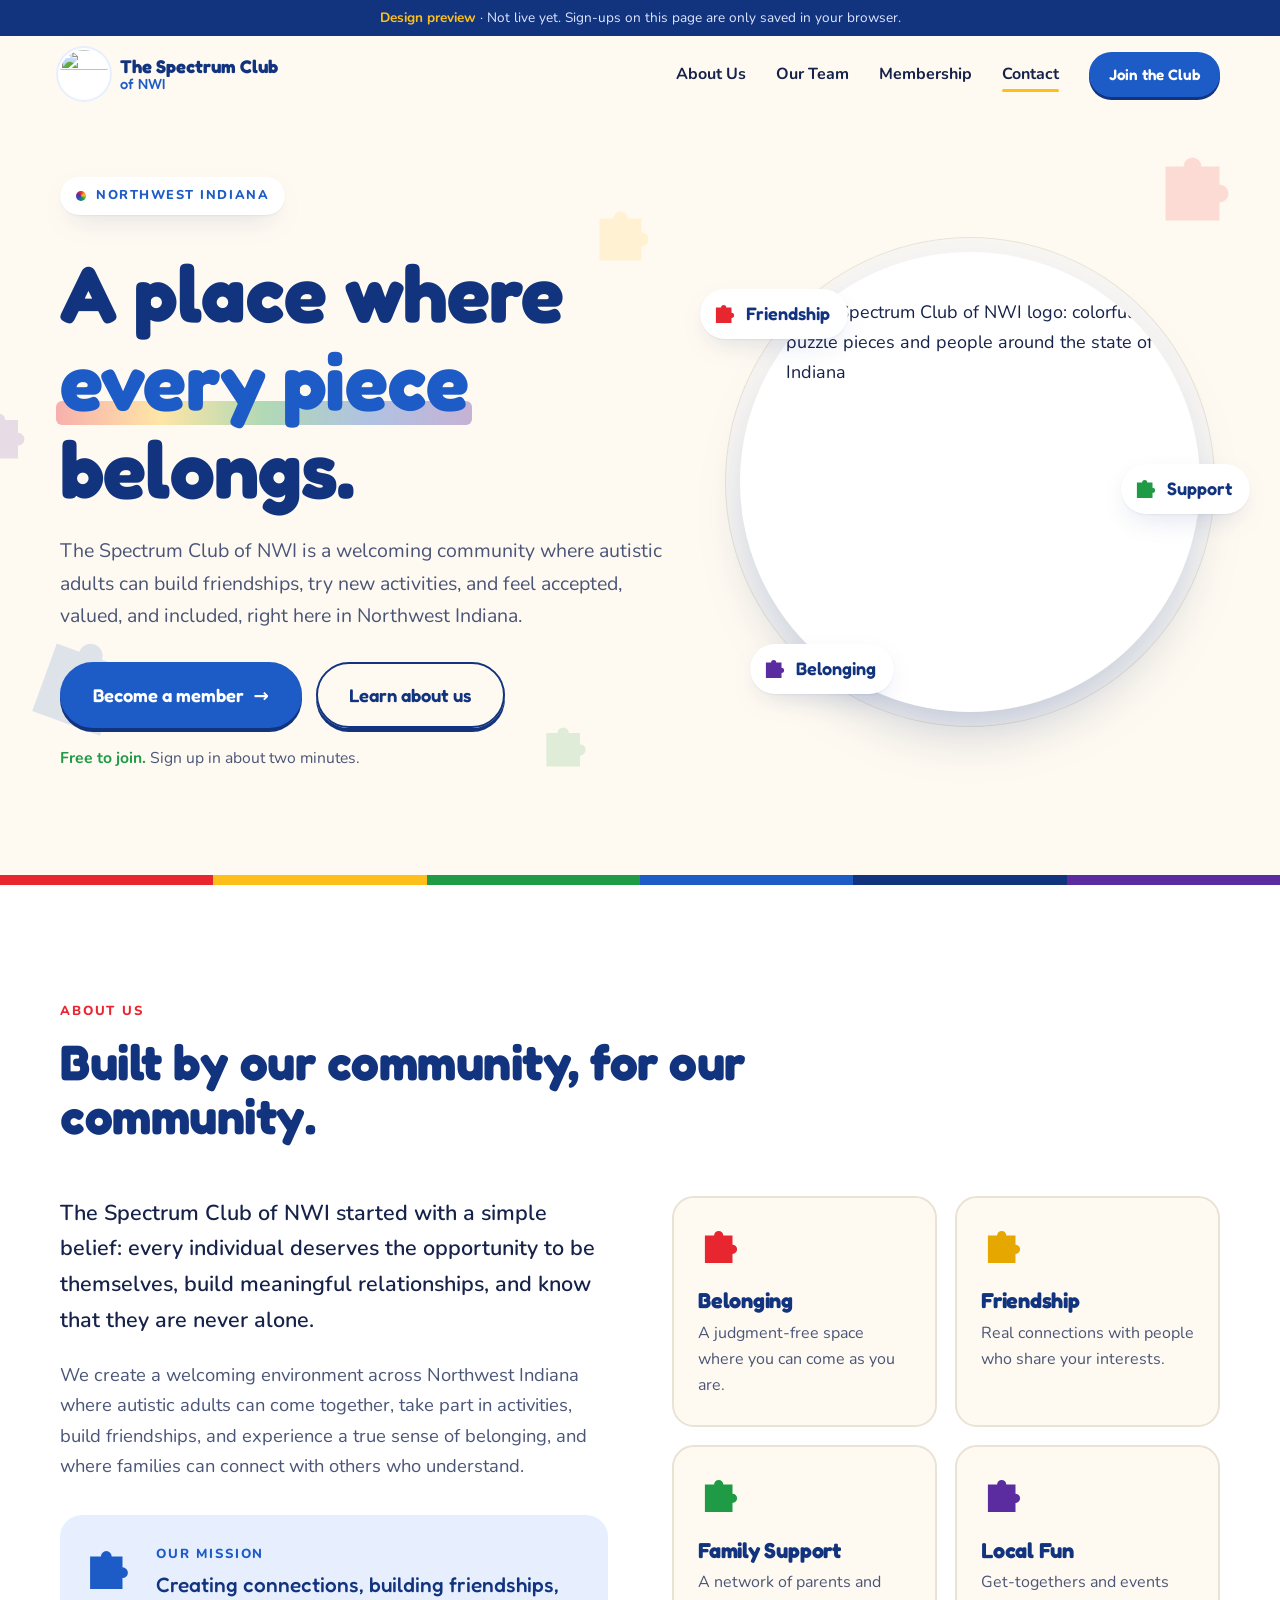
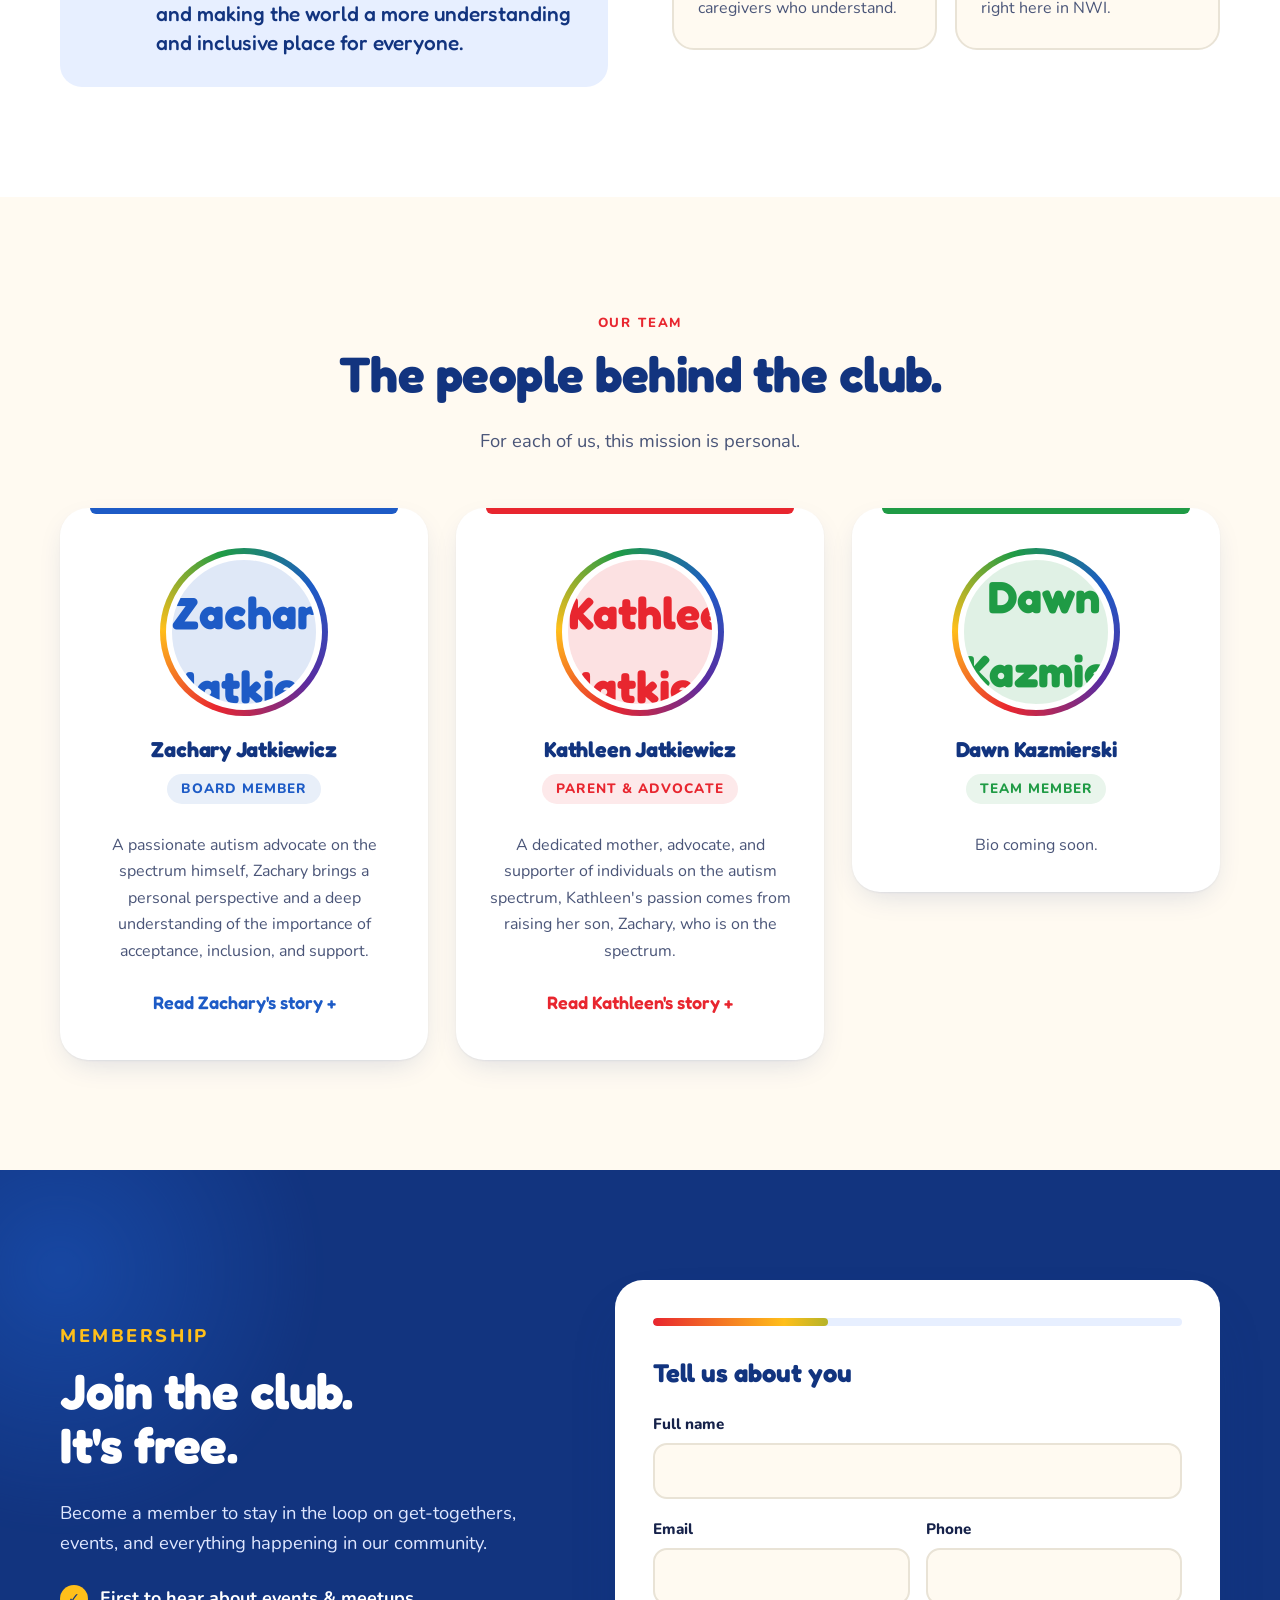
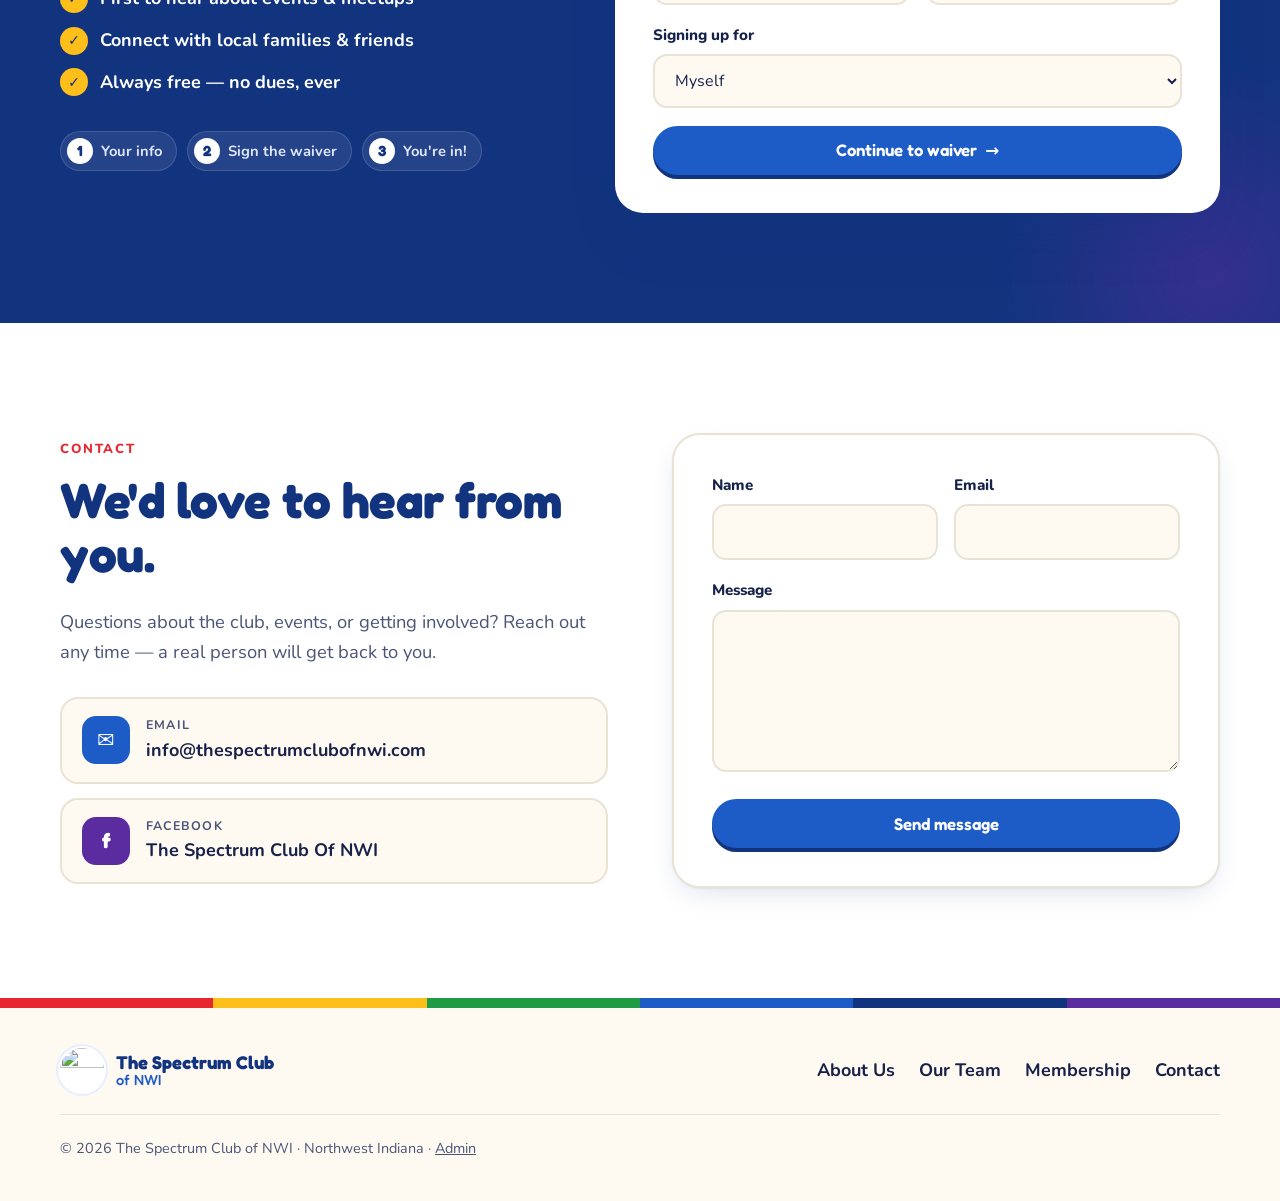
==== index.html @ 2290398e "Add Spectrum Club website" ====
<!doctype html>
<html lang="en">
<head>
  <meta charset="utf-8" />
  <meta name="viewport" content="width=device-width, initial-scale=1" />
  <title>The Spectrum Club of NWI</title>
  <meta name="description" content="The Spectrum Club of Northwest Indiana — a welcoming community where every piece belongs. Free membership for individuals and families." />
  <link rel="icon" href="assets/favicon.jpg" />
  <link rel="preconnect" href="https://fonts.googleapis.com" />
  <link rel="preconnect" href="https://fonts.gstatic.com" crossorigin />
  <link href="https://fonts.googleapis.com/css2?family=Fredoka:wght@500;600;700&family=Nunito:wght@400;600;700;800&display=swap" rel="stylesheet" />
  <link rel="stylesheet" href="styles.css" />
</head>
<body>
  <!-- Reusable puzzle piece shape -->
  <svg width="0" height="0" style="position:absolute" aria-hidden="true">
    <defs>
      <symbol id="piece" viewBox="0 0 100 100">
        <path d="M15 25h20a10 10 0 1 1 20 0h20v20a10 10 0 1 1 0 20v20H15z" />
      </symbol>
    </defs>
  </svg>

  <a class="skip" href="#main">Skip to content</a>

  <header class="nav" id="top">
    <div class="wrap nav-inner">
      <a href="#top" class="brand" aria-label="The Spectrum Club of NWI, home">
        <img src="assets/logo.jpg" alt="" width="48" height="48" />
        <span>The Spectrum Club <em>of NWI</em></span>
      </a>
      <button class="menu-btn" aria-expanded="false" aria-controls="nav-links" aria-label="Open menu">
        <span></span><span></span><span></span>
      </button>
      <nav id="nav-links" class="nav-links" aria-label="Main">
        <a href="#about">About Us</a>
        <a href="#team">Our Team</a>
        <a href="#membership">Membership</a>
        <a href="#contact">Contact</a>
        <a href="#membership" class="btn btn-sm">Join the Club</a>
      </nav>
    </div>
  </header>

  <main id="main">
    <!-- ============ HERO ============ -->
    <section class="hero">
      <div class="floaters" aria-hidden="true">
        <svg class="fl fl-1"><use href="#piece" /></svg>
        <svg class="fl fl-2"><use href="#piece" /></svg>
        <svg class="fl fl-3"><use href="#piece" /></svg>
        <svg class="fl fl-4"><use href="#piece" /></svg>
        <svg class="fl fl-5"><use href="#piece" /></svg>
      </div>
      <div class="wrap hero-inner">
        <div class="hero-copy">
          <p class="eyebrow"><span class="dot"></span> Northwest Indiana</p>
          <h1>A place where <span class="hl">every piece</span> belongs.</h1>
          <p class="lede">The Spectrum Club of NWI is a welcoming community where autistic adults can build friendships, try new activities, and feel accepted, valued, and included, right here in Northwest Indiana.</p>
          <div class="hero-cta">
            <a href="#membership" class="btn btn-lg">Become a member <span aria-hidden="true">→</span></a>
            <a href="#about" class="btn btn-ghost btn-lg">Learn about us</a>
          </div>
          <p class="hero-note"><strong>Free to join.</strong> Sign up in about two minutes.</p>
        </div>
        <div class="hero-art">
          <div class="logo-disc">
            <img src="assets/logo.jpg" alt="The Spectrum Club of NWI logo: colorful puzzle pieces and people around the state of Indiana" width="560" height="560" />
          </div>
          <div class="chip chip-a"><svg><use href="#piece" /></svg> Friendship</div>
          <div class="chip chip-b"><svg><use href="#piece" /></svg> Support</div>
          <div class="chip chip-c"><svg><use href="#piece" /></svg> Belonging</div>
        </div>
      </div>
      <div class="spectrum-bar" aria-hidden="true"><i></i><i></i><i></i><i></i><i></i><i></i></div>
    </section>

    <!-- ============ ABOUT ============ -->
    <!-- DRAFT COPY: replace with the About / mission text the club sends over -->
    <section id="about" class="section about">
      <div class="wrap">
        <div class="section-head">
          <p class="kicker">About Us</p>
          <h2>Built by our community, for our community.</h2>
        </div>
        <div class="about-grid">
          <div class="about-text">
            <p>The Spectrum Club of NWI started with a simple belief: every individual deserves the opportunity to be themselves, build meaningful relationships, and know that they are never alone.</p>
            <p>We create a welcoming environment across Northwest Indiana where autistic adults can come together, take part in activities, build friendships, and experience a true sense of belonging, and where families can connect with others who understand.</p>
            <blockquote class="mission">
              <svg aria-hidden="true"><use href="#piece" /></svg>
              <p><span class="kicker">Our Mission</span>Creating connections, building friendships, and making the world a more understanding and inclusive place for everyone.</p>
            </blockquote>
          </div>
          <ul class="values">
            <li class="v v-red">
              <svg aria-hidden="true"><use href="#piece" /></svg>
              <h3>Belonging</h3>
              <p>A judgment-free space where you can come as you are.</p>
            </li>
            <li class="v v-yellow">
              <svg aria-hidden="true"><use href="#piece" /></svg>
              <h3>Friendship</h3>
              <p>Real connections with people who share your interests.</p>
            </li>
            <li class="v v-green">
              <svg aria-hidden="true"><use href="#piece" /></svg>
              <h3>Family Support</h3>
              <p>A network of parents and caregivers who understand.</p>
            </li>
            <li class="v v-purple">
              <svg aria-hidden="true"><use href="#piece" /></svg>
              <h3>Local Fun</h3>
              <p>Get-togethers and events right here in NWI.</p>
            </li>
          </ul>
        </div>
      </div>
    </section>

    <!-- ============ TEAM ============ -->
    <!-- Photos: swap the initials <span> for <img src="assets/team/NAME.jpg" alt="NAME" /> -->
    <section id="team" class="section team">
      <div class="wrap">
        <div class="section-head center">
          <p class="kicker">Our Team</p>
          <h2>The people behind the club.</h2>
          <p class="sub">For each of us, this mission is personal.</p>
        </div>
        <div class="team-grid">
          <article class="member m-blue">
            <div class="avatar"><img src="assets/team/zachary.jpg" alt="Zachary Jatkiewicz" style="object-position: 50% 30%" /></div>
            <h3>Zachary Jatkiewicz</h3>
            <p class="role">Board Member</p>
            <p class="bio">A passionate autism advocate on the spectrum himself, Zachary brings a personal perspective and a deep understanding of the importance of acceptance, inclusion, and support.</p>
            <details class="more">
              <summary>Read Zachary's story</summary>
              <p>Growing up on the autism spectrum shaped Zachary's passion for making a difference in the lives of others. Through his own experiences, he understands that autistic individuals deserve more than just acceptance; they deserve opportunities to build friendships, develop meaningful relationships, participate in their communities, and live fulfilling lives.</p>
              <p>Zachary is currently pursuing an education in Social Work, where he hopes to gain the knowledge, skills, and experience to better support individuals and families. He hopes to use his education and personal experiences to advocate for individuals, connect them with resources, and help create opportunities for a better quality of life, for children and adults on the spectrum alike.</p>
              <p>Through The Spectrum Club of NWI, Zachary hopes to help create a welcoming environment where autistic adults can come together, participate in activities, build friendships, and experience a true sense of belonging.</p>
              <p>Zachary also organizes an annual 5K Autism Advocacy Run/Walk every April through his own foundation, the Jatkiewicz Foundation, in recognition of Autism Awareness Month. The event brings families, individuals, supporters, and community members together to promote awareness, encourage acceptance, and show support.</p>
              <p>He is committed to speaking up for individuals on the autism spectrum whose experiences and needs are not always understood. He believes autistic individuals should have a voice in decisions that affect their lives and should never be defined by their diagnosis.</p>
            </details>
          </article>
          <article class="member m-red">
            <div class="avatar"><img src="assets/team/kathleen.jpg" alt="Kathleen Jatkiewicz" style="object-position: 45% 40%" /></div>
            <h3>Kathleen Jatkiewicz</h3>
            <p class="role">Parent &amp; Advocate</p>
            <p class="bio">A dedicated mother, advocate, and supporter of individuals on the autism spectrum, Kathleen's passion comes from raising her son, Zachary, who is on the spectrum.</p>
            <details class="more">
              <summary>Read Kathleen's story</summary>
              <p>Through her journey as a mother, Kathleen has gained a firsthand understanding of the challenges, experiences, and opportunities that autistic individuals and their families may face.</p>
              <p>Her experiences inspired her to return to school to pursue a degree in education. She believes that education, patience, understanding, and compassion can make a meaningful difference in the lives of individuals with autism.</p>
              <p>Today, Kathleen is passionate about extending that same love, encouragement, and support to other individuals on the spectrum, particularly adults. She believes autistic adults deserve opportunities to build friendships, develop independence, discover their abilities, and become active members of their communities.</p>
              <p>Through The Spectrum Club of NWI, Kathleen hopes to help create a welcoming and supportive environment where autistic adults feel accepted, valued, understood, and included. She believes every individual deserves the opportunity to be themselves, build meaningful relationships, and know that they are never alone.</p>
            </details>
          </article>
          <article class="member m-green">
            <div class="avatar"><img src="assets/team/dawn.jpg" alt="Dawn Kazmierski" style="object-position: 50% 30%" /></div>
            <h3>Dawn Kazmierski</h3>
            <p class="role">Team Member</p>
            <p class="bio">Bio coming soon.</p>
          </article>
        </div>
      </div>
    </section>

    <!-- ============ MEMBERSHIP ============ -->
    <section id="membership" class="section membership">
      <div class="wrap member-grid">
        <div class="member-pitch">
          <p class="kicker light">Membership</p>
          <h2>Join the club. <br />It's free.</h2>
          <p>Become a member to stay in the loop on get-togethers, events, and everything happening in our community.</p>
          <ul class="perks">
            <li><span class="tick">✓</span> First to hear about events &amp; meetups</li>
            <li><span class="tick">✓</span> Connect with local families &amp; friends</li>
            <li><span class="tick">✓</span> Always free — no dues, ever</li>
          </ul>
          <div class="steps-legend" aria-hidden="true">
            <div><b>1</b> Your info</div>
            <div><b>2</b> Sign the waiver</div>
            <div><b>3</b> You're in!</div>
          </div>
        </div>

        <div class="card form-card">
          <form id="join-form" novalidate>
            <input type="text" name="website" class="hp" tabindex="-1" autocomplete="off" aria-hidden="true" />
            <div class="progress" aria-hidden="true"><span class="bar"></span></div>

            <fieldset class="step is-active" data-step="1">
              <legend>Tell us about you</legend>
              <div class="field">
                <label for="j-name">Full name</label>
                <input id="j-name" name="name" type="text" autocomplete="name" required />
              </div>
              <div class="row">
                <div class="field">
                  <label for="j-email">Email</label>
                  <input id="j-email" name="email" type="email" autocomplete="email" required />
                </div>
                <div class="field">
                  <label for="j-phone">Phone</label>
                  <input id="j-phone" name="phone" type="tel" autocomplete="tel" required />
                </div>
              </div>
              <div class="field">
                <label for="j-for">Signing up for</label>
                <select id="j-for" name="signupFor">
                  <option>Myself</option>
                  <option>My child</option>
                  <option>Another family member</option>
                  <option>Our whole family</option>
                </select>
              </div>
              <div class="field hidden" id="participant-field">
                <label for="j-participant">Participant name(s)</label>
                <input id="j-participant" name="participant" type="text" />
              </div>
              <button type="button" class="btn btn-block" data-next>Continue to waiver <span aria-hidden="true">→</span></button>
            </fieldset>

            <fieldset class="step" data-step="2">
              <legend>Participation waiver</legend>
              <!-- PLACEHOLDER WAIVER: replace with the club's official waiver text -->
              <div class="waiver" tabindex="0" aria-label="Waiver text, scrollable">
                <h4>Release and Waiver of Liability</h4>
                <p>In consideration of being permitted to participate in activities, events, and programs organized by The Spectrum Club of NWI ("the Club"), I, the undersigned, acknowledge and agree to the following:</p>
                <p><b>1. Voluntary participation.</b> Participation in Club activities is voluntary. I understand that activities may involve physical activity and travel, and I accept the risks involved.</p>
                <p><b>2. Release.</b> I release the Club, its organizers, volunteers, and partners from any and all claims arising from participation, except in cases of gross negligence.</p>
                <p><b>3. Medical.</b> I authorize Club organizers to seek emergency medical treatment for the participant if I cannot be reached.</p>
                <p><b>4. Photos.</b> I understand photos may be taken at events and may be shared on Club channels. I may opt out by notifying an organizer.</p>
                <p><b>5. Guardianship.</b> If signing on behalf of a minor or dependent, I confirm I am their parent or legal guardian.</p>
                <p class="muted">Sample wording for the design preview. The club's official waiver will replace this text.</p>
              </div>
              <label class="check">
                <input type="checkbox" id="j-agree" name="agreed" required />
                <span>I have read and agree to the waiver above.</span>
              </label>
              <div class="field">
                <label for="j-sign">Type your full name to sign</label>
                <input id="j-sign" name="signature" type="text" class="signature" required />
              </div>
              <div class="btn-row">
                <button type="button" class="btn btn-ghost" data-back>← Back</button>
                <button type="submit" class="btn">Complete sign-up</button>
              </div>
            </fieldset>

            <div class="step done" data-step="3" role="status" aria-live="polite">
              <div class="confetti" aria-hidden="true">
                <svg><use href="#piece" /></svg><svg><use href="#piece" /></svg><svg><use href="#piece" /></svg><svg><use href="#piece" /></svg>
              </div>
              <h3>Welcome to the club, <span id="done-name">friend</span>!</h3>
              <p>You're officially a member. We'll be in touch soon with upcoming events.</p>
              <button type="button" class="btn btn-ghost" data-reset>Sign up someone else</button>
            </div>
            <p class="form-error" role="alert"></p>
          </form>
        </div>
      </div>
    </section>

    <!-- ============ CONTACT ============ -->
    <section id="contact" class="section contact">
      <div class="wrap contact-grid">
        <div>
          <p class="kicker">Contact</p>
          <h2>We'd love to hear from you.</h2>
          <p class="sub">Questions about the club, events, or getting involved? Reach out any time — a real person will get back to you.</p>
          <div class="contact-cards">
            <a class="c-card" href="mailto:info@thespectrumclubofnwi.com">
              <span class="ico ico-blue" aria-hidden="true">✉</span>
              <span><small>Email</small>info@thespectrumclubofnwi.com</span>
            </a>
            <!-- PHONE: uncomment and fill in once the club sends their number
            <a class="c-card" href="tel:+1XXXXXXXXXX">
              <span class="ico ico-green" aria-hidden="true">☏</span>
              <span><small>Phone</small>(XXX) XXX-XXXX</span>
            </a>
            -->
            <a class="c-card" href="https://www.facebook.com/people/The-Spectrum-Club-Of-NWI/61595570840638/" target="_blank" rel="noopener">
              <span class="ico ico-purple" aria-hidden="true">f</span>
              <span><small>Facebook</small>The Spectrum Club Of NWI</span>
            </a>
          </div>
        </div>
        <form id="contact-form" class="card contact-form" novalidate>
          <input type="text" name="website" class="hp" tabindex="-1" autocomplete="off" aria-hidden="true" />
          <div class="row">
            <div class="field">
              <label for="c-name">Name</label>
              <input id="c-name" name="name" type="text" autocomplete="name" required />
            </div>
            <div class="field">
              <label for="c-email">Email</label>
              <input id="c-email" name="email" type="email" autocomplete="email" required />
            </div>
          </div>
          <div class="field">
            <label for="c-msg">Message</label>
            <textarea id="c-msg" name="message" rows="5" required></textarea>
          </div>
          <button type="submit" class="btn btn-block">Send message</button>
          <p class="form-ok" role="status" aria-live="polite"></p>
        </form>
      </div>
    </section>
  </main>

  <footer class="footer">
    <div class="spectrum-bar" aria-hidden="true"><i></i><i></i><i></i><i></i><i></i><i></i></div>
    <div class="wrap footer-inner">
      <a href="#top" class="brand">
        <img src="assets/logo.jpg" alt="" width="44" height="44" />
        <span>The Spectrum Club <em>of NWI</em></span>
      </a>
      <nav aria-label="Footer">
        <a href="#about">About Us</a>
        <a href="#team">Our Team</a>
        <a href="#membership">Membership</a>
        <a href="#contact">Contact</a>
      </nav>
      <p class="fine">© <span id="year"></span> The Spectrum Club of NWI · Northwest Indiana · <a href="admin.html">Admin</a></p>
    </div>
  </footer>

  <script src="config.js"></script>
  <script src="app.js"></script>
</body>
</html>
---- styles.css ----
/* ============================================================
   The Spectrum Club of NWI — styles
   Colors pulled straight from the club logo.
   ============================================================ */
:root {
  --navy: #12347f;
  --blue: #1d5bc6;
  --blue-soft: #e7efff;
  --red: #e8262f;
  --yellow: #ffbf1a;
  --green: #1f9b45;
  --purple: #5a2ca0;
  --ink: #16224a;
  --ink-2: #4a5578;
  --cream: #fffaf1;
  --paper: #ffffff;
  --line: #e9e3d6;
  --radius: 22px;
  --shadow: 0 1px 2px rgba(18, 52, 127, .06), 0 10px 30px -10px rgba(18, 52, 127, .18);
  --shadow-lg: 0 30px 60px -20px rgba(18, 52, 127, .30);
  --display: "Fredoka", "Nunito", system-ui, sans-serif;
  --body: "Nunito", system-ui, -apple-system, sans-serif;
}

*, *::before, *::after { box-sizing: border-box; }
html { scroll-behavior: smooth; scroll-padding-top: 84px; }
body {
  margin: 0;
  font-family: var(--body);
  font-size: 18px;
  line-height: 1.65;
  color: var(--ink);
  background: var(--cream);
  -webkit-font-smoothing: antialiased;
  overflow-x: hidden;
}
img { max-width: 100%; height: auto; display: block; }
a { color: var(--blue); }
h1, h2, h3, h4 { font-family: var(--display); line-height: 1.1; margin: 0 0 .5em; color: var(--navy); font-weight: 700; letter-spacing: -.01em; }
h2 { font-size: clamp(2rem, 4.2vw, 3.1rem); }
h3 { font-size: 1.35rem; }
p { margin: 0 0 1em; }

.wrap { width: min(1160px, 100% - 40px); margin-inline: auto; }
.skip { position: absolute; left: -999px; top: 8px; background: var(--navy); color: #fff; padding: 8px 14px; border-radius: 10px; z-index: 100; }
.skip:focus { left: 8px; }
:focus-visible { outline: 3px solid var(--yellow); outline-offset: 3px; border-radius: 8px; }

/* ---------- buttons ---------- */
.btn {
  --bg: var(--blue);
  display: inline-flex; align-items: center; justify-content: center; gap: .5em;
  font-family: var(--display); font-weight: 600; font-size: 1.05rem;
  color: #fff; background: var(--bg);
  border: 2px solid var(--bg); border-radius: 999px;
  padding: .75em 1.5em; text-decoration: none; cursor: pointer;
  box-shadow: 0 4px 0 var(--navy);
  transition: transform .15s ease, box-shadow .15s ease, background .2s;
}
.btn:hover { transform: translateY(-2px); box-shadow: 0 6px 0 var(--navy); }
.btn:active { transform: translateY(3px); box-shadow: 0 1px 0 var(--navy); }
.btn-ghost { background: transparent; color: var(--navy); border-color: var(--navy); box-shadow: 0 4px 0 var(--navy); }
.btn-ghost:hover { background: var(--paper); }
.btn-sm { font-size: .95rem; padding: .5em 1.15em; box-shadow: 0 3px 0 var(--navy); }
.btn-lg { font-size: 1.15rem; padding: .85em 1.7em; }
.btn-block { width: 100%; }

/* ---------- nav ---------- */
.nav {
  position: sticky; top: 0; z-index: 50;
  background: color-mix(in srgb, var(--cream) 85%, transparent);
  backdrop-filter: saturate(1.4) blur(12px);
  -webkit-backdrop-filter: saturate(1.4) blur(12px);
  border-bottom: 1px solid transparent;
  transition: border-color .2s, box-shadow .2s;
}
.nav.scrolled { border-color: var(--line); box-shadow: 0 6px 20px -16px rgba(18,52,127,.4); }
.nav-inner { display: flex; align-items: center; justify-content: space-between; height: 76px; }
.brand { display: flex; align-items: center; gap: 12px; text-decoration: none; color: var(--navy); font-family: var(--display); font-weight: 700; font-size: 1.15rem; line-height: 1.05; }
.brand img { border-radius: 50%; background: #fff; box-shadow: 0 0 0 2px #fff, 0 0 0 4px var(--blue-soft); }
.brand em { display: block; font-style: normal; font-weight: 500; font-size: .8em; color: var(--blue); }
.nav-links { display: flex; align-items: center; gap: 30px; }
.nav-links a:not(.btn) { color: var(--ink); text-decoration: none; font-weight: 700; font-size: 1rem; position: relative; }
.nav-links a:not(.btn)::after { content: ""; position: absolute; left: 0; right: 0; bottom: -4px; height: 3px; border-radius: 3px; background: var(--yellow); transform: scaleX(0); transition: transform .2s; }
.nav-links a:not(.btn):hover::after, .nav-links a.active::after { transform: scaleX(1); }
.menu-btn { display: none; background: none; border: 0; padding: 10px; cursor: pointer; }
.menu-btn span { display: block; width: 24px; height: 3px; border-radius: 3px; background: var(--navy); margin: 4px 0; transition: transform .2s, opacity .2s; }

/* ---------- hero ---------- */
.hero { position: relative; padding: 64px 0 0; overflow: hidden; }
.hero-inner { display: grid; grid-template-columns: 1.1fr .9fr; gap: 48px; align-items: center; padding-bottom: 88px; position: relative; z-index: 1; }
.eyebrow { display: inline-flex; align-items: center; gap: 10px; font-weight: 800; text-transform: uppercase; letter-spacing: .12em; font-size: .8rem; color: var(--blue); background: var(--paper); padding: 8px 16px; border-radius: 999px; box-shadow: var(--shadow); }
.eyebrow .dot { width: 10px; height: 10px; border-radius: 50%; background: conic-gradient(var(--red), var(--yellow), var(--green), var(--blue), var(--purple), var(--red)); }
.hero h1 { font-size: clamp(2.7rem, 6.4vw, 5rem); margin: 22px 0 22px; }
.hl { position: relative; white-space: nowrap; color: var(--blue); }
.hl::after { content: ""; position: absolute; left: -4px; right: -4px; bottom: .06em; height: .3em; z-index: -1; border-radius: 6px; background: linear-gradient(90deg, var(--red), var(--yellow), var(--green), var(--blue), var(--purple)); opacity: .35; }
.lede { font-size: 1.22rem; color: var(--ink-2); max-width: 34em; }
.hero-cta { display: flex; flex-wrap: wrap; gap: 14px; margin: 30px 0 18px; }
.hero-note { color: var(--ink-2); font-size: .98rem; }
.hero-note strong { color: var(--green); }

.hero-art { position: relative; display: grid; place-items: center; }
.logo-disc {
  width: min(460px, 100%); aspect-ratio: 1; border-radius: 50%;
  background: #fff; display: grid; place-items: center;
  box-shadow: var(--shadow-lg), 0 0 0 14px rgba(255,255,255,.7), 0 0 0 15px var(--line);
  overflow: hidden;
}
.logo-disc img { width: 80%; height: auto; }
.chip {
  position: absolute; display: inline-flex; align-items: center; gap: 8px;
  background: var(--paper); border-radius: 999px; padding: 10px 18px 10px 12px;
  font-family: var(--display); font-weight: 600; color: var(--navy);
  box-shadow: var(--shadow); animation: bob 6s ease-in-out infinite;
}
.chip svg { width: 26px; height: 26px; }
.chip-a { top: 8%; left: -4%; } .chip-a svg { fill: var(--red); }
.chip-b { top: 46%; right: -6%; animation-delay: -2s; } .chip-b svg { fill: var(--green); }
.chip-c { bottom: 4%; left: 6%; animation-delay: -4s; } .chip-c svg { fill: var(--purple); }

.floaters { position: absolute; inset: 0; pointer-events: none; }
.fl { position: absolute; width: 90px; height: 90px; opacity: .14; animation: drift 14s ease-in-out infinite; }
.fl-1 { fill: var(--yellow); top: 10%; left: 46%; width: 70px; }
.fl-2 { fill: var(--blue); bottom: 18%; left: 2%; width: 120px; height: 120px; animation-delay: -3s; transform: rotate(20deg); }
.fl-3 { fill: var(--red); top: 4%; right: 3%; animation-delay: -6s; }
.fl-4 { fill: var(--green); bottom: 12%; left: 42%; width: 56px; animation-delay: -9s; }
.fl-5 { fill: var(--purple); top: 36%; left: -30px; width: 64px; animation-delay: -11s; }

@keyframes bob { 50% { transform: translateY(-10px); } }
@keyframes drift { 50% { transform: translate(10px, -16px) rotate(14deg); } }

.spectrum-bar { display: flex; height: 10px; }
.spectrum-bar i { flex: 1; }
.spectrum-bar i:nth-child(1) { background: var(--red); }
.spectrum-bar i:nth-child(2) { background: var(--yellow); }
.spectrum-bar i:nth-child(3) { background: var(--green); }
.spectrum-bar i:nth-child(4) { background: var(--blue); }
.spectrum-bar i:nth-child(5) { background: var(--navy); }
.spectrum-bar i:nth-child(6) { background: var(--purple); }

/* ---------- sections ---------- */
.section { padding: 110px 0; }
.section-head { max-width: 720px; margin-bottom: 52px; }
.section-head.center { margin-inline: auto; text-align: center; }
.kicker { display: inline-block; font-weight: 800; text-transform: uppercase; letter-spacing: .14em; font-size: .82rem; color: var(--red); margin-bottom: 12px; }
.kicker.light { color: var(--yellow); }
.sub { color: var(--ink-2); font-size: 1.15rem; }

/* about */
.about { background: var(--paper); }
.about-grid { display: grid; grid-template-columns: 1fr 1fr; gap: 64px; align-items: start; }
.about-text > p { font-size: 1.15rem; color: var(--ink-2); }
.about-text > p:first-child { font-size: 1.35rem; color: var(--ink); font-weight: 600; }
.mission { position: relative; margin: 34px 0 0; padding: 30px 32px 30px 96px; background: var(--blue-soft); border-radius: var(--radius); overflow: hidden; }
.mission svg { position: absolute; left: 22px; top: 28px; width: 54px; height: 54px; fill: var(--blue); }
.mission p { margin: 0; font-family: var(--display); font-weight: 500; font-size: 1.3rem; line-height: 1.4; color: var(--navy); }
.mission .kicker { display: block; color: var(--blue); font-family: var(--body); margin-bottom: 6px; }
.values { list-style: none; padding: 0; margin: 0; display: grid; grid-template-columns: 1fr 1fr; gap: 18px; }
.v { --c: var(--blue); background: var(--cream); border: 2px solid var(--line); border-radius: var(--radius); padding: 26px 24px; transition: transform .2s, border-color .2s, box-shadow .2s; }
.v:hover { transform: translateY(-4px); border-color: var(--c); box-shadow: var(--shadow); }
.v svg { width: 46px; height: 46px; fill: var(--c); margin-bottom: 10px; }
.v h3 { margin-bottom: .3em; }
.v p { margin: 0; color: var(--ink-2); font-size: 1rem; }
.v:nth-child(even) { transform: translateY(28px); }
.v:nth-child(even):hover { transform: translateY(24px); }
.v-red { --c: var(--red); } .v-yellow { --c: #e6a700; } .v-green { --c: var(--green); } .v-purple { --c: var(--purple); }

/* team */
.team { background: var(--cream); position: relative; }
.team-grid { display: grid; grid-template-columns: repeat(3, 1fr); gap: 28px; }
.member { --c: var(--blue); text-align: center; background: var(--paper); border-radius: 28px; padding: 40px 30px 34px; box-shadow: var(--shadow); position: relative; transition: transform .25s; }
.member:hover { transform: translateY(-6px); }
.member::before { content: ""; position: absolute; top: 0; left: 30px; right: 30px; height: 6px; border-radius: 0 0 6px 6px; background: var(--c); }
.avatar {
  width: 168px; height: 168px; margin: 0 auto 22px; border-radius: 50%;
  padding: 6px; background: conic-gradient(from 200deg, var(--red), var(--yellow), var(--green), var(--blue), var(--purple), var(--red));
  position: relative;
}
.avatar > span, .avatar > img {
  width: 100%; height: 100%; border-radius: 50%; border: 6px solid #fff; object-fit: cover;
  display: grid; place-items: center; background: color-mix(in srgb, var(--c) 14%, #fff);
  font-family: var(--display); font-size: 2.8rem; font-weight: 700; color: var(--c);
}
.avatar svg { width: 60px; height: 60px; fill: var(--c); }
.role { display: inline-block; font-weight: 800; font-size: .85rem; letter-spacing: .08em; text-transform: uppercase; color: var(--c); background: color-mix(in srgb, var(--c) 10%, #fff); padding: 4px 14px; border-radius: 999px; }
.bio { color: var(--ink-2); font-size: 1rem; margin: 14px 0 0; }
.more { margin-top: 16px; text-align: left; }
.more summary { cursor: pointer; text-align: center; font-family: var(--display); font-weight: 600; color: var(--c); list-style: none; padding: 8px 0; }
.more summary::-webkit-details-marker { display: none; }
.more summary::after { content: " +"; }
.more[open] summary::after { content: " –"; }
.more p { color: var(--ink-2); font-size: .97rem; margin: 12px 0 0; }
.team-grid { align-items: start; }
.m-blue { --c: var(--blue); } .m-red { --c: var(--red); } .m-green { --c: var(--green); }

/* membership */
.membership { background: var(--navy); color: #dfe7ff; position: relative; overflow: hidden; }
.membership::before, .membership::after { content: ""; position: absolute; border-radius: 50%; filter: blur(10px); opacity: .5; }
.membership::before { width: 520px; height: 520px; left: -200px; top: -160px; background: radial-gradient(circle, var(--blue), transparent 70%); }
.membership::after { width: 420px; height: 420px; right: -140px; bottom: -160px; background: radial-gradient(circle, var(--purple), transparent 70%); }
.member-grid { display: grid; grid-template-columns: .9fr 1.1fr; gap: 60px; align-items: center; position: relative; z-index: 1; }
.member-pitch h2 { color: #fff; }
.member-pitch > p { font-size: 1.15rem; }
.perks { list-style: none; padding: 0; margin: 26px 0 34px; display: grid; gap: 12px; }
.perks li { display: flex; align-items: center; gap: 12px; font-weight: 700; color: #fff; }
.tick { display: grid; place-items: center; width: 28px; height: 28px; border-radius: 50%; background: var(--yellow); color: var(--navy); font-size: .9rem; flex: none; }
.steps-legend { display: flex; gap: 10px; flex-wrap: wrap; }
.steps-legend div { display: inline-flex; align-items: center; gap: 8px; background: rgba(255,255,255,.08); border: 1px solid rgba(255,255,255,.14); padding: 6px 14px 6px 6px; border-radius: 999px; font-size: .92rem; font-weight: 700; }
.steps-legend b { display: grid; place-items: center; width: 26px; height: 26px; border-radius: 50%; background: #fff; color: var(--navy); font-family: var(--display); }

.card { background: var(--paper); border-radius: 28px; box-shadow: var(--shadow-lg); padding: 38px; color: var(--ink); }
.form-card { position: relative; }
.progress { height: 8px; background: var(--blue-soft); border-radius: 8px; margin-bottom: 26px; overflow: hidden; }
.progress .bar { display: block; height: 100%; width: 33%; border-radius: 8px; background: linear-gradient(90deg, var(--red), var(--yellow), var(--green), var(--blue), var(--purple)); background-size: 300% 100%; transition: width .4s ease; }
fieldset { border: 0; margin: 0; padding: 0; min-width: 0; }
legend { font-family: var(--display); font-weight: 700; font-size: 1.6rem; color: var(--navy); margin-bottom: 18px; padding: 0; }
.step { display: none; }
.step.is-active { display: block; animation: stepIn .35s ease; }
@keyframes stepIn { from { opacity: 0; transform: translateX(14px); } }

.field { margin-bottom: 18px; }
.field label { display: block; font-weight: 800; font-size: .95rem; margin-bottom: 6px; color: var(--ink); }
.row { display: grid; grid-template-columns: 1fr 1fr; gap: 16px; }
input, select, textarea {
  width: 100%; font: inherit; font-size: 1rem; color: var(--ink);
  background: var(--cream); border: 2px solid var(--line); border-radius: 14px;
  padding: 13px 16px; transition: border-color .2s, box-shadow .2s, background .2s;
}
input:focus, select:focus, textarea:focus { outline: none; border-color: var(--blue); background: #fff; box-shadow: 0 0 0 4px var(--blue-soft); }
.invalid { border-color: var(--red) !important; box-shadow: 0 0 0 4px #fde3e4 !important; }
textarea { resize: vertical; }
.hidden { display: none; }
.hp { position: absolute !important; left: -9999px; width: 1px; height: 1px; opacity: 0; }
.signature { font-family: "Fredoka", cursive; font-size: 1.25rem; }

.waiver { max-height: 220px; overflow-y: auto; background: var(--cream); border: 2px solid var(--line); border-radius: 16px; padding: 18px 20px; font-size: .92rem; color: var(--ink-2); margin-bottom: 16px; }
.waiver h4 { font-size: 1.05rem; }
.waiver p { margin-bottom: .8em; }
.muted { font-style: italic; opacity: .8; }
.check { display: flex; gap: 12px; align-items: flex-start; margin-bottom: 18px; cursor: pointer; font-weight: 700; }
.check input { width: 22px; height: 22px; flex: none; margin-top: 3px; accent-color: var(--blue); }
.btn-row { display: flex; gap: 12px; justify-content: space-between; }
.btn-row .btn[type=submit] { flex: 1; }
.form-error { color: var(--red); font-weight: 700; margin: 14px 0 0; min-height: 0; }
.form-error:empty { display: none; }

.done { text-align: center; padding: 30px 0 10px; }
.done.is-active { display: block; }
.done h3 { font-size: 1.9rem; }
.done p { color: var(--ink-2); }
.confetti { display: flex; justify-content: center; gap: 6px; margin-bottom: 18px; }
.confetti svg { width: 48px; height: 48px; animation: pop .6s cubic-bezier(.3,1.6,.5,1) both; }
.confetti svg:nth-child(1) { fill: var(--red); }
.confetti svg:nth-child(2) { fill: var(--yellow); animation-delay: .08s; }
.confetti svg:nth-child(3) { fill: var(--green); animation-delay: .16s; }
.confetti svg:nth-child(4) { fill: var(--purple); animation-delay: .24s; }
@keyframes pop { from { transform: scale(0) rotate(-40deg); opacity: 0; } }

/* contact */
.contact { background: var(--paper); }
.contact-grid { display: grid; grid-template-columns: 1fr 1fr; gap: 64px; align-items: start; }
.contact-cards { display: grid; gap: 14px; margin-top: 30px; }
.c-card { display: flex; align-items: center; gap: 16px; padding: 16px 20px; border: 2px solid var(--line); border-radius: 18px; text-decoration: none; color: var(--ink); font-weight: 700; background: var(--cream); transition: border-color .2s, transform .2s; overflow-wrap: anywhere; }
.c-card:hover { border-color: var(--blue); transform: translateX(4px); }
.c-card small { display: block; font-size: .78rem; text-transform: uppercase; letter-spacing: .1em; color: var(--ink-2); }
.ico { width: 48px; height: 48px; flex: none; display: grid; place-items: center; border-radius: 14px; color: #fff; font-size: 1.3rem; font-weight: 800; font-family: var(--display); }
.ico-blue { background: var(--blue); } .ico-green { background: var(--green); } .ico-purple { background: var(--purple); }
.contact-form { box-shadow: var(--shadow); border: 2px solid var(--line); }
.form-ok { color: var(--green); font-weight: 800; margin: 14px 0 0; text-align: center; }
.form-ok:empty { display: none; }

/* footer */
.footer { background: var(--cream); }
.footer-inner { display: flex; flex-wrap: wrap; align-items: center; justify-content: space-between; gap: 22px; padding: 40px 0; }
.footer nav { display: flex; gap: 24px; flex-wrap: wrap; }
.footer nav a { color: var(--ink); font-weight: 700; text-decoration: none; }
.footer nav a:hover { color: var(--blue); }
.fine { width: 100%; margin: 0; padding-top: 22px; border-top: 1px solid var(--line); color: var(--ink-2); font-size: .9rem; }
.fine a { color: var(--ink-2); }

.preview-note { background: var(--navy); color: #dfe7ff; text-align: center; font-size: .85rem; padding: 7px 16px; }
.preview-note b { color: var(--yellow); }

/* reveal on scroll */
.reveal { opacity: 0; transform: translateY(24px); transition: opacity .7s ease, transform .7s ease; }
.reveal.in { opacity: 1; transform: none; }

/* ---------- responsive ---------- */
@media (max-width: 960px) {
  .hero-inner, .about-grid, .member-grid, .contact-grid { grid-template-columns: 1fr; }
  .hero-inner { gap: 40px; text-align: center; }
  .hero-cta { justify-content: center; }
  .lede { margin-inline: auto; }
  .hero-art { max-width: 420px; margin: 0 auto; }
  .team-grid { grid-template-columns: 1fr; max-width: 460px; margin: 0 auto; }
  .v:nth-child(even), .v:nth-child(even):hover { transform: none; }
  .section { padding: 80px 0; }
}
@media (max-width: 820px) {
  .menu-btn { display: block; }
  .nav-links {
    position: absolute; top: 76px; left: 0; right: 0; flex-direction: column; gap: 6px;
    background: var(--cream); padding: 16px 20px 24px; border-bottom: 1px solid var(--line);
    box-shadow: 0 20px 30px -20px rgba(18,52,127,.3);
    display: none;
  }
  .nav-links.open { display: flex; }
  .nav-links a:not(.btn) { padding: 10px 0; font-size: 1.1rem; }
  .menu-btn[aria-expanded=true] span:nth-child(1) { transform: translateY(7px) rotate(45deg); }
  .menu-btn[aria-expanded=true] span:nth-child(2) { opacity: 0; }
  .menu-btn[aria-expanded=true] span:nth-child(3) { transform: translateY(-7px) rotate(-45deg); }
}
@media (max-width: 560px) {
  body { font-size: 17px; }
  .wrap { width: calc(100% - 32px); }
  .row, .values { grid-template-columns: 1fr; }
  .card { padding: 26px 20px; }
  .chip { font-size: .85rem; padding: 7px 14px 7px 9px; }
  .chip-a { left: 0; } .chip-b { right: 0; }
  .mission { padding: 86px 22px 24px; }
  .mission svg { left: 22px; top: 22px; }
  .hl { white-space: normal; }
}
@media (prefers-reduced-motion: reduce) {
  *, *::before, *::after { animation: none !important; transition: none !important; }
  html { scroll-behavior: auto; }
  .reveal { opacity: 1; transform: none; }
}
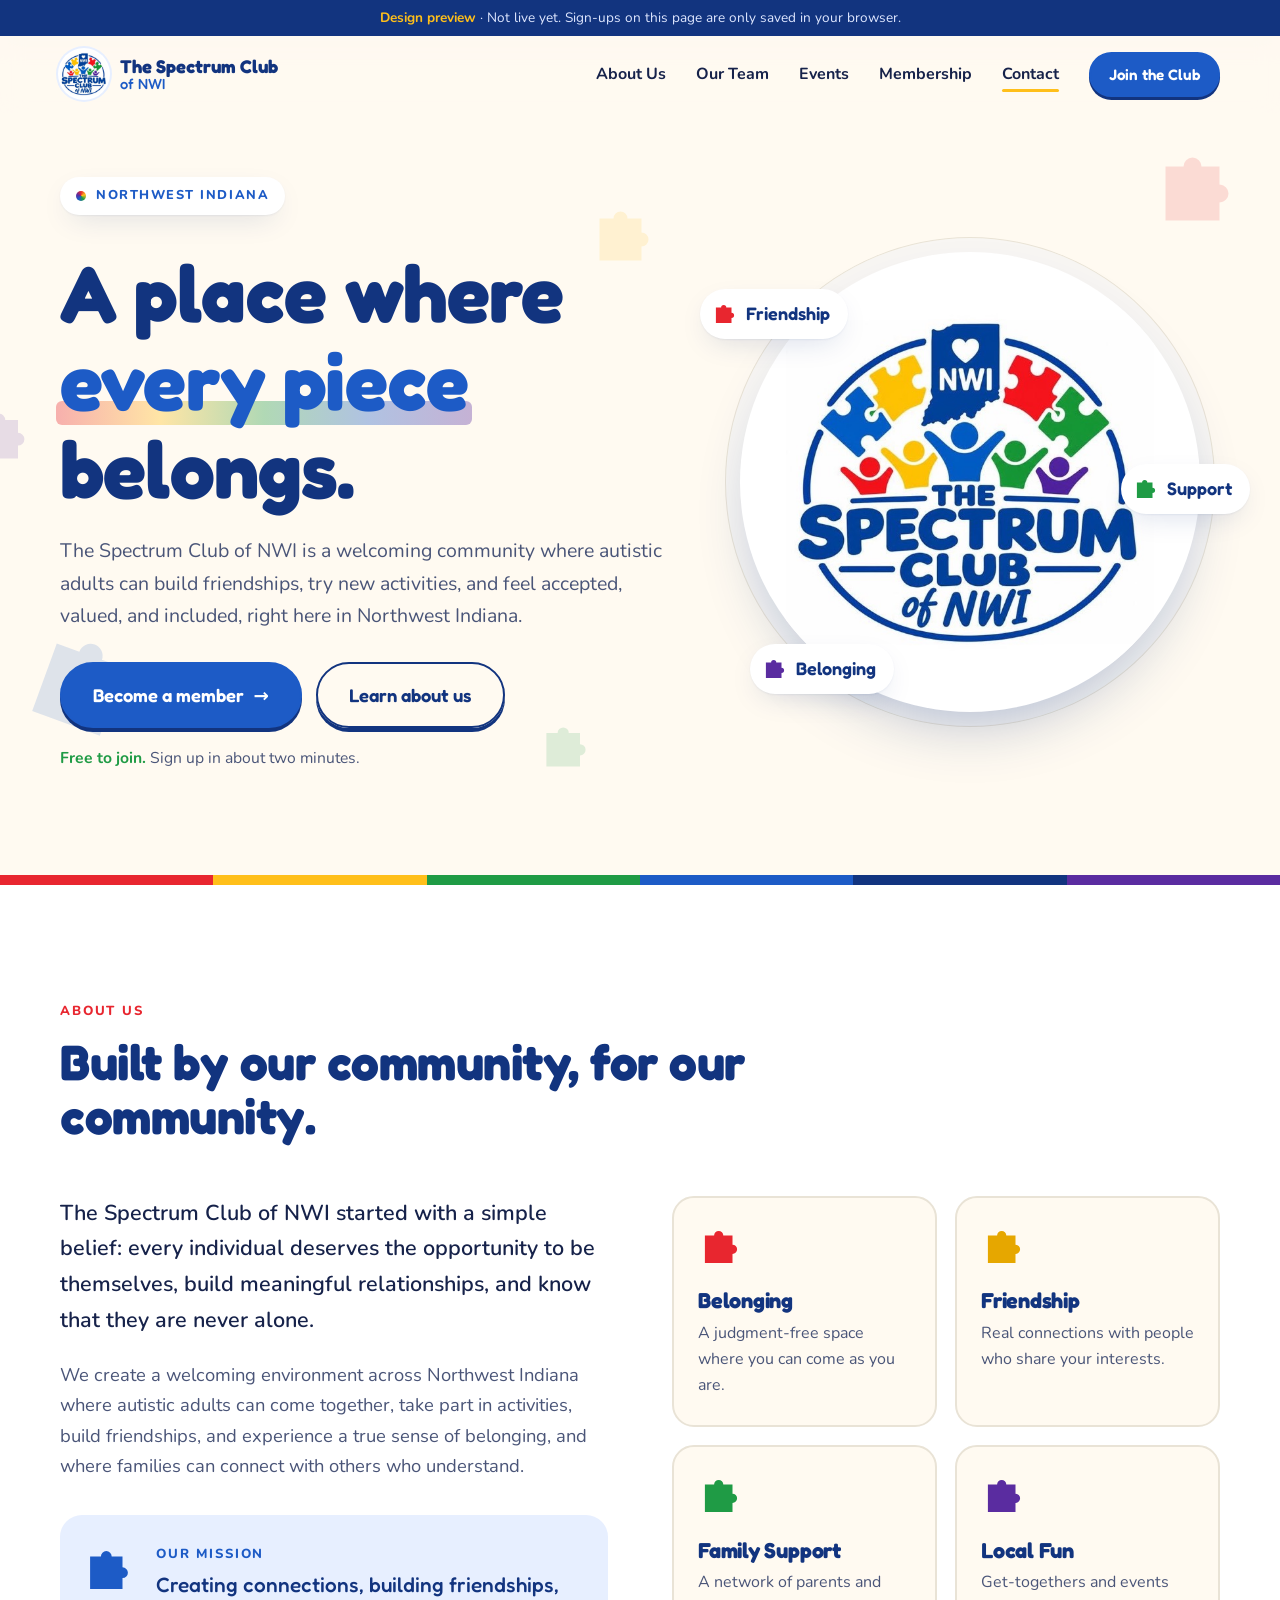
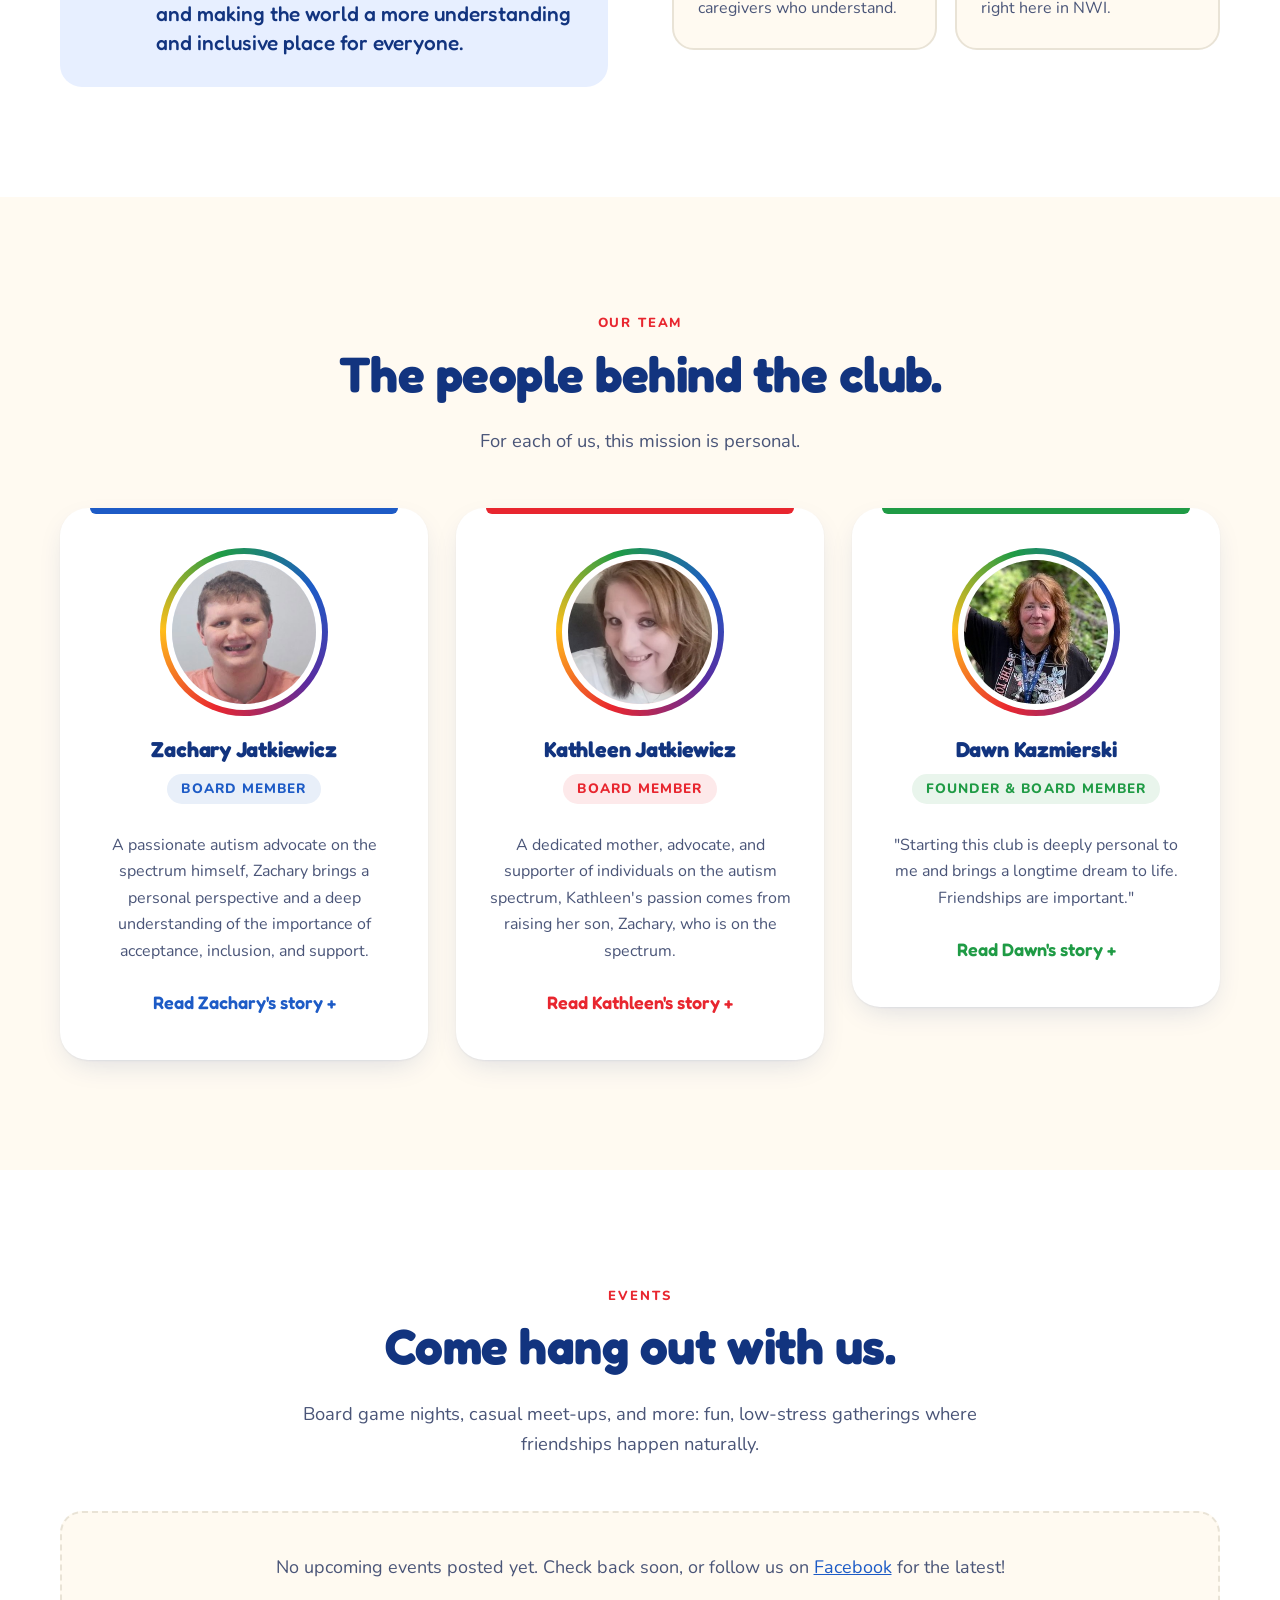
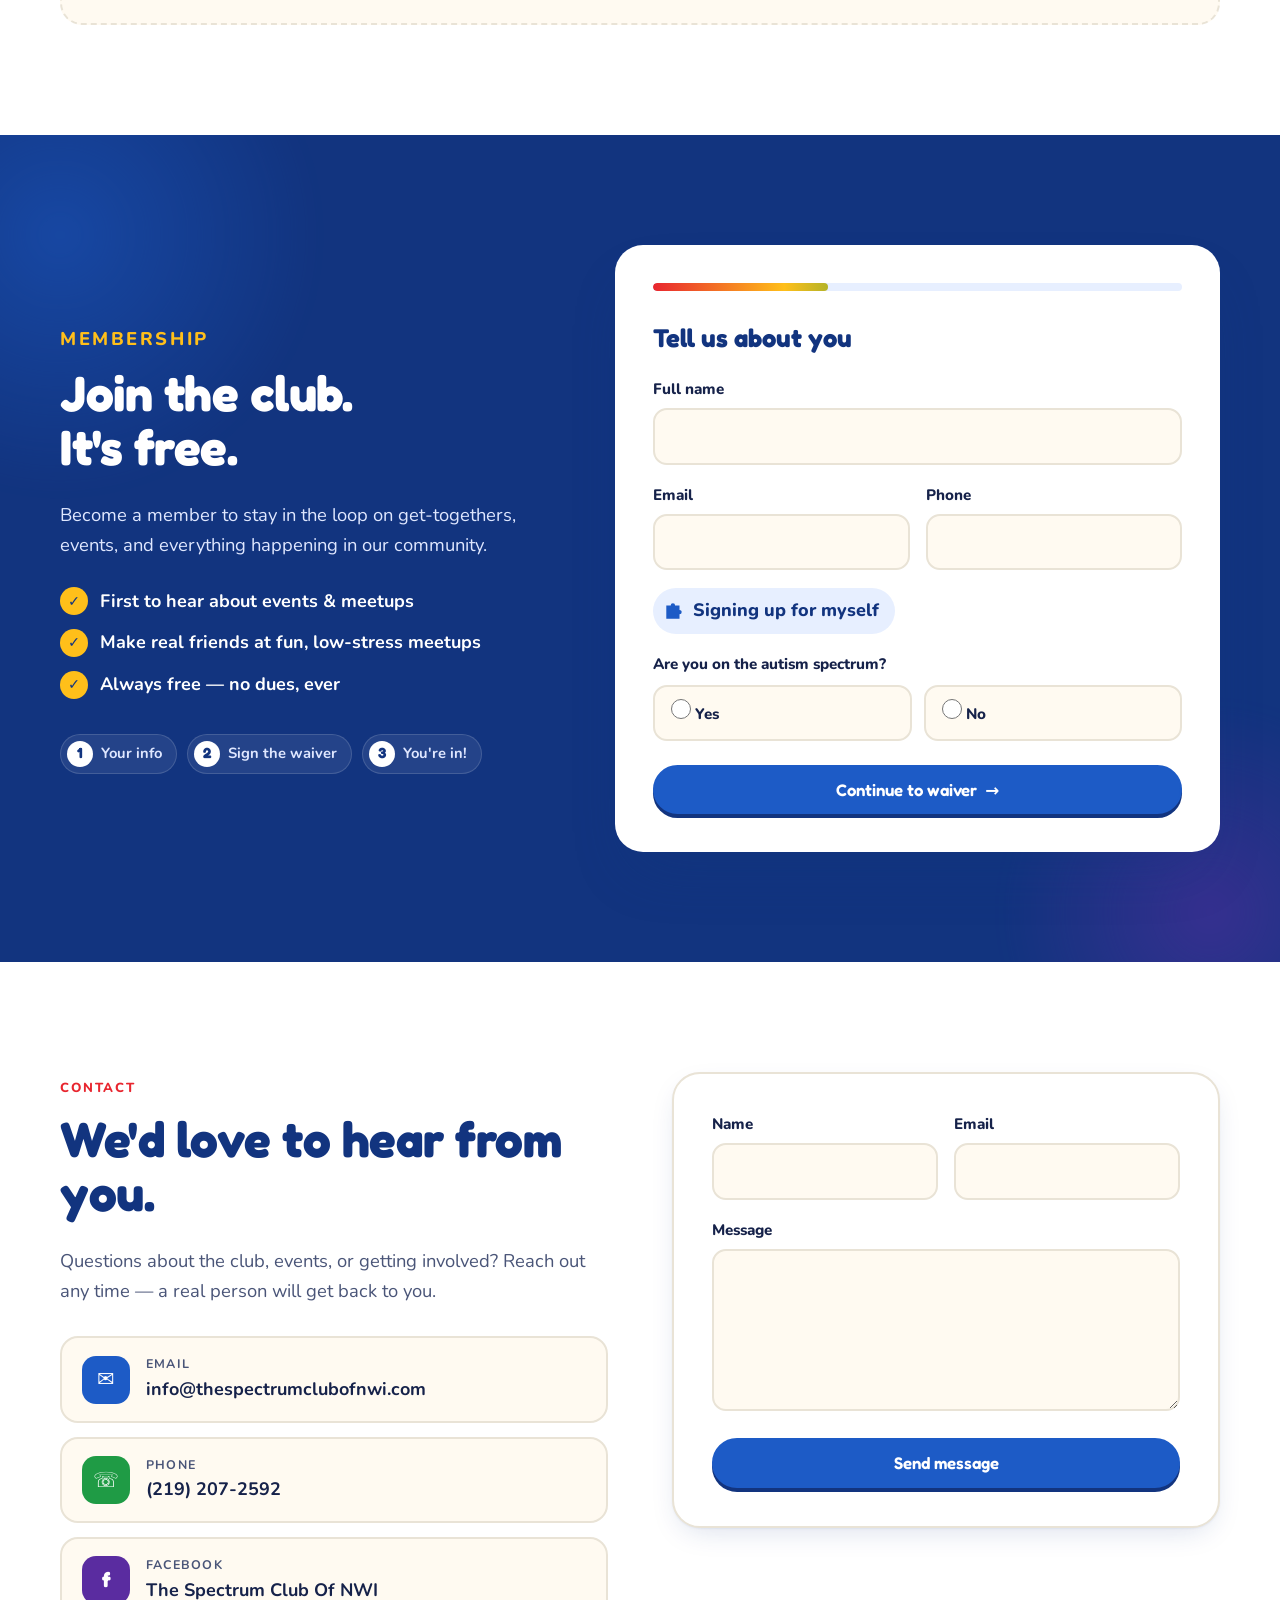
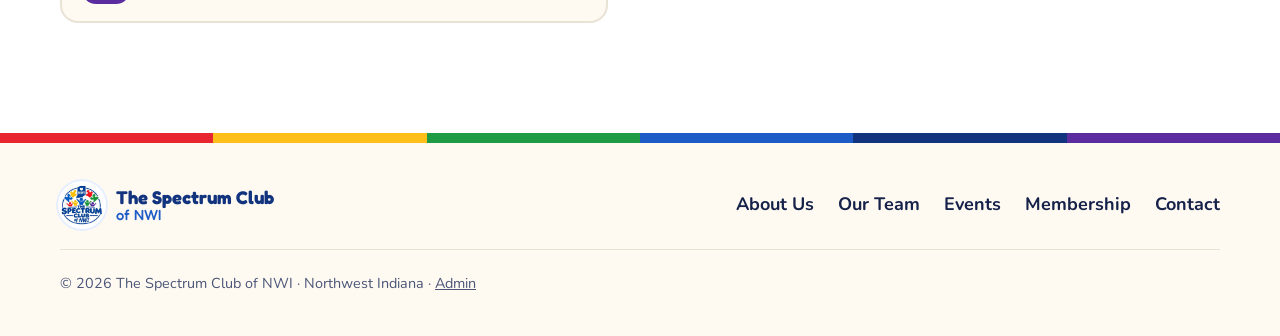
==== commit b2d32fd2: "Club updates: roles, Dawn's bio, events, membership changes" ====
--- a/index.html
+++ b/index.html
@@ -35,6 +35,7 @@
       <nav id="nav-links" class="nav-links" aria-label="Main">
         <a href="#about">About Us</a>
         <a href="#team">Our Team</a>
+        <a href="#events">Events</a>
         <a href="#membership">Membership</a>
         <a href="#contact">Contact</a>
         <a href="#membership" class="btn btn-sm">Join the Club</a>
@@ -145,7 +146,7 @@
           <article class="member m-red">
             <div class="avatar"><img src="assets/team/kathleen.jpg" alt="Kathleen Jatkiewicz" style="object-position: 45% 40%" /></div>
             <h3>Kathleen Jatkiewicz</h3>
-            <p class="role">Parent &amp; Advocate</p>
+            <p class="role">Board Member</p>
             <p class="bio">A dedicated mother, advocate, and supporter of individuals on the autism spectrum, Kathleen's passion comes from raising her son, Zachary, who is on the spectrum.</p>
             <details class="more">
               <summary>Read Kathleen's story</summary>
@@ -158,9 +159,30 @@
           <article class="member m-green">
             <div class="avatar"><img src="assets/team/dawn.jpg" alt="Dawn Kazmierski" style="object-position: 50% 30%" /></div>
             <h3>Dawn Kazmierski</h3>
-            <p class="role">Team Member</p>
-            <p class="bio">Bio coming soon.</p>
+            <p class="role">Founder &amp; Board Member</p>
+            <p class="bio">"Starting this club is deeply personal to me and brings a longtime dream to life. Friendships are important."</p>
+            <details class="more">
+              <summary>Read Dawn's story</summary>
+              <p>Hi! I'm Dawn Kazmierski, and I'm thrilled to be the Founder and Board Member of The Spectrum Club of NWI. Starting this club is deeply personal to me and brings a longtime dream to life. Friendships are important. I'm passionate about creating fun, low-stress gatherings, from board game nights to casual meet-ups, where autistic adults can connect naturally and make lasting friends.</p>
+              <p>Over the past 14+ years, I've spent my time volunteering across all of my boys' schools, as well as several years working directly with students as a Recess Aide at a local elementary school.</p>
+              <p>Outside of the club, I enjoy spending time with my family, traveling, listening to music, all things Disney and Universal, and plenty of other fun, silly adventures!</p>
+            </details>
           </article>
+        </div>
+      </div>
+    </section>
+
+    <!-- ============ EVENTS ============ -->
+    <!-- Events are added by the club on admin.html → Events tab -->
+    <section id="events" class="section events">
+      <div class="wrap">
+        <div class="section-head center">
+          <p class="kicker">Events</p>
+          <h2>Come hang out with us.</h2>
+          <p class="sub">Board game nights, casual meet-ups, and more: fun, low-stress gatherings where friendships happen naturally.</p>
+        </div>
+        <div class="events-list" id="events-list" aria-live="polite">
+          <p class="events-empty">Loading events…</p>
         </div>
       </div>
     </section>
@@ -174,7 +196,7 @@
           <p>Become a member to stay in the loop on get-togethers, events, and everything happening in our community.</p>
           <ul class="perks">
             <li><span class="tick">✓</span> First to hear about events &amp; meetups</li>
-            <li><span class="tick">✓</span> Connect with local families &amp; friends</li>
+            <li><span class="tick">✓</span> Make real friends at fun, low-stress meetups</li>
             <li><span class="tick">✓</span> Always free — no dues, ever</li>
           </ul>
           <div class="steps-legend" aria-hidden="true">
@@ -205,18 +227,14 @@
                   <input id="j-phone" name="phone" type="tel" autocomplete="tel" required />
                 </div>
               </div>
-              <div class="field">
-                <label for="j-for">Signing up for</label>
-                <select id="j-for" name="signupFor">
-                  <option>Myself</option>
-                  <option>My child</option>
-                  <option>Another family member</option>
-                  <option>Our whole family</option>
-                </select>
-              </div>
-              <div class="field hidden" id="participant-field">
-                <label for="j-participant">Participant name(s)</label>
-                <input id="j-participant" name="participant" type="text" />
+              <input type="hidden" name="signupFor" value="Myself" />
+              <p class="for-note"><svg aria-hidden="true"><use href="#piece" /></svg> Signing up for myself</p>
+              <div class="field" role="radiogroup" aria-labelledby="q-spectrum">
+                <p class="q" id="q-spectrum">Are you on the autism spectrum?</p>
+                <div class="choices">
+                  <label class="choice"><input type="radio" name="onSpectrum" value="Yes" /> <span>Yes</span></label>
+                  <label class="choice"><input type="radio" name="onSpectrum" value="No" /> <span>No</span></label>
+                </div>
               </div>
               <button type="button" class="btn btn-block" data-next>Continue to waiver <span aria-hidden="true">→</span></button>
             </fieldset>
@@ -229,15 +247,18 @@
                 <p>In consideration of being permitted to participate in activities, events, and programs organized by The Spectrum Club of NWI ("the Club"), I, the undersigned, acknowledge and agree to the following:</p>
                 <p><b>1. Voluntary participation.</b> Participation in Club activities is voluntary. I understand that activities may involve physical activity and travel, and I accept the risks involved.</p>
                 <p><b>2. Release.</b> I release the Club, its organizers, volunteers, and partners from any and all claims arising from participation, except in cases of gross negligence.</p>
-                <p><b>3. Medical.</b> I authorize Club organizers to seek emergency medical treatment for the participant if I cannot be reached.</p>
-                <p><b>4. Photos.</b> I understand photos may be taken at events and may be shared on Club channels. I may opt out by notifying an organizer.</p>
-                <p><b>5. Guardianship.</b> If signing on behalf of a minor or dependent, I confirm I am their parent or legal guardian.</p>
+                <p><b>3. Medical.</b> I authorize Club organizers to seek emergency medical treatment for me if it is needed during a Club activity.</p>
+                <p><b>4. Photos &amp; social media.</b> I understand photos and videos may be taken at Club events. If I give permission below, photos and videos that include me may be shared on the Club's website and social media pages (such as Facebook). I can change my mind at any time by telling an organizer.</p>
                 <p class="muted">Sample wording for the design preview. The club's official waiver will replace this text.</p>
               </div>
               <label class="check">
                 <input type="checkbox" id="j-agree" name="agreed" required />
                 <span>I have read and agree to the waiver above.</span>
               </label>
+              <label class="check">
+                <input type="checkbox" id="j-media" name="mediaConsent" value="Yes" />
+                <span>I give permission for photos and videos of me to be shared on the Club's website and social media. <em class="opt">(optional)</em></span>
+              </label>
               <div class="field">
                 <label for="j-sign">Type your full name to sign</label>
                 <input id="j-sign" name="signature" type="text" class="signature" required />
@@ -254,7 +275,18 @@
               </div>
               <h3>Welcome to the club, <span id="done-name">friend</span>!</h3>
               <p>You're officially a member. We'll be in touch soon with upcoming events.</p>
-              <button type="button" class="btn btn-ghost" data-reset>Sign up someone else</button>
+              <a href="#events" class="btn btn-ghost">See upcoming events</a>
+            </div>
+
+            <div class="step done denied" data-step="denied" role="status" aria-live="polite">
+              <div class="confetti" aria-hidden="true"><svg><use href="#piece" /></svg></div>
+              <h3>Thank you for your interest!</h3>
+              <p>Membership in The Spectrum Club of NWI is for adults on the autism spectrum, so we aren't able to complete this sign-up.</p>
+              <p>If you're a family member, friend, or supporter, we'd still love to hear from you. Send us a note below.</p>
+              <div class="btn-row center">
+                <button type="button" class="btn btn-ghost" data-restart>← Start over</button>
+                <a href="#contact" class="btn">Contact us</a>
+              </div>
             </div>
             <p class="form-error" role="alert"></p>
           </form>
@@ -274,12 +306,10 @@
               <span class="ico ico-blue" aria-hidden="true">✉</span>
               <span><small>Email</small>info@thespectrumclubofnwi.com</span>
             </a>
-            <!-- PHONE: uncomment and fill in once the club sends their number
-            <a class="c-card" href="tel:+1XXXXXXXXXX">
+            <a class="c-card" href="tel:+12192072592">
               <span class="ico ico-green" aria-hidden="true">☏</span>
-              <span><small>Phone</small>(XXX) XXX-XXXX</span>
+              <span><small>Phone</small>(219) 207-2592</span>
             </a>
-            -->
             <a class="c-card" href="https://www.facebook.com/people/The-Spectrum-Club-Of-NWI/61595570840638/" target="_blank" rel="noopener">
               <span class="ico ico-purple" aria-hidden="true">f</span>
               <span><small>Facebook</small>The Spectrum Club Of NWI</span>
@@ -319,6 +349,7 @@
       <nav aria-label="Footer">
         <a href="#about">About Us</a>
         <a href="#team">Our Team</a>
+        <a href="#events">Events</a>
         <a href="#membership">Membership</a>
         <a href="#contact">Contact</a>
       </nav>
--- a/styles.css
+++ b/styles.css
@@ -256,6 +256,35 @@
 .confetti svg:nth-child(4) { fill: var(--purple); animation-delay: .24s; }
 @keyframes pop { from { transform: scale(0) rotate(-40deg); opacity: 0; } }
 
+/* membership: spectrum question */
+.for-note { display: inline-flex; align-items: center; gap: 8px; font-weight: 800; color: var(--navy); background: var(--blue-soft); padding: 8px 16px 8px 10px; border-radius: 999px; margin: 0 0 18px; }
+.for-note svg { width: 22px; height: 22px; fill: var(--blue); }
+.q { font-weight: 800; font-size: .95rem; margin: 0 0 8px; }
+.choices { display: grid; grid-template-columns: 1fr 1fr; gap: 12px; }
+.choice { display: flex; align-items: center; gap: 10px; cursor: pointer; font-weight: 800; background: var(--cream); border: 2px solid var(--line); border-radius: 14px; padding: 12px 16px; transition: border-color .2s, background .2s; }
+.choice input { width: 20px; height: 20px; accent-color: var(--blue); margin: 0; }
+.choice:has(input:checked) { border-color: var(--blue); background: #fff; box-shadow: 0 0 0 4px var(--blue-soft); }
+.choices.invalid .choice { border-color: var(--red); }
+.opt { color: var(--ink-2); font-weight: 600; }
+.denied .confetti svg { fill: var(--blue); }
+.btn-row.center { justify-content: center; flex-wrap: wrap; }
+
+/* events */
+.events { background: var(--paper); }
+.events-list { display: grid; grid-template-columns: repeat(auto-fill, minmax(min(320px, 100%), 1fr)); gap: 22px; }
+.event { display: flex; gap: 20px; background: var(--cream); border: 2px solid var(--line); border-radius: var(--radius); padding: 24px; transition: transform .2s, border-color .2s, box-shadow .2s; }
+.event:hover { transform: translateY(-4px); border-color: var(--blue); box-shadow: var(--shadow); }
+.event .date { flex: none; width: 74px; height: 80px; border-radius: 18px; background: var(--blue); color: #fff; display: grid; place-content: center; text-align: center; font-family: var(--display); box-shadow: 0 4px 0 var(--navy); }
+.event:nth-child(4n+2) .date { background: var(--red); }
+.event:nth-child(4n+3) .date { background: var(--green); }
+.event:nth-child(4n+4) .date { background: var(--purple); }
+.event .date small { font-size: .85rem; font-weight: 600; text-transform: uppercase; letter-spacing: .08em; }
+.event .date b { font-size: 2rem; line-height: 1; }
+.event h3 { margin: 0 0 6px; font-size: 1.3rem; }
+.event .meta { margin: 0 0 8px; color: var(--ink-2); font-weight: 700; font-size: .95rem; }
+.event .desc { margin: 0; color: var(--ink-2); font-size: 1rem; white-space: pre-line; }
+.events-empty { grid-column: 1 / -1; text-align: center; color: var(--ink-2); background: var(--cream); border: 2px dashed var(--line); border-radius: var(--radius); padding: 40px 20px; margin: 0; }
+
 /* contact */
 .contact { background: var(--paper); }
 .contact-grid { display: grid; grid-template-columns: 1fr 1fr; gap: 64px; align-items: start; }
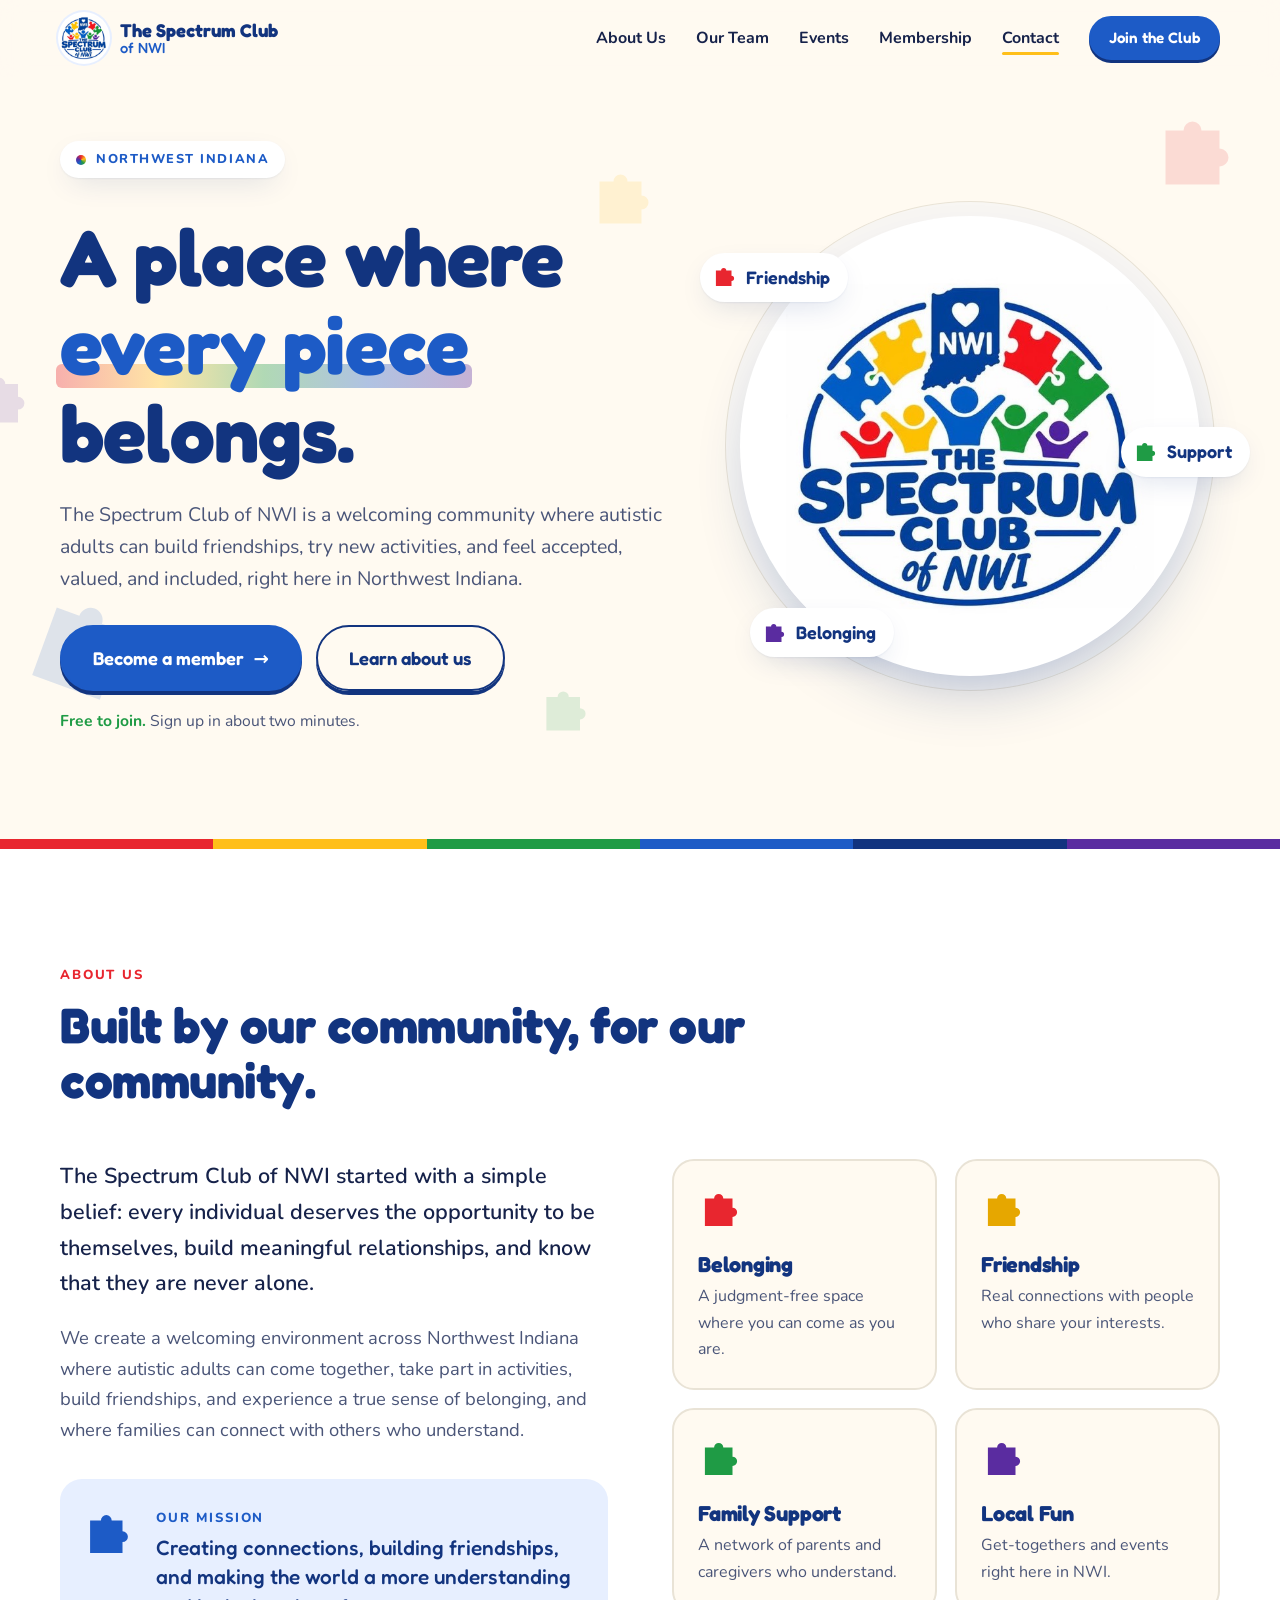
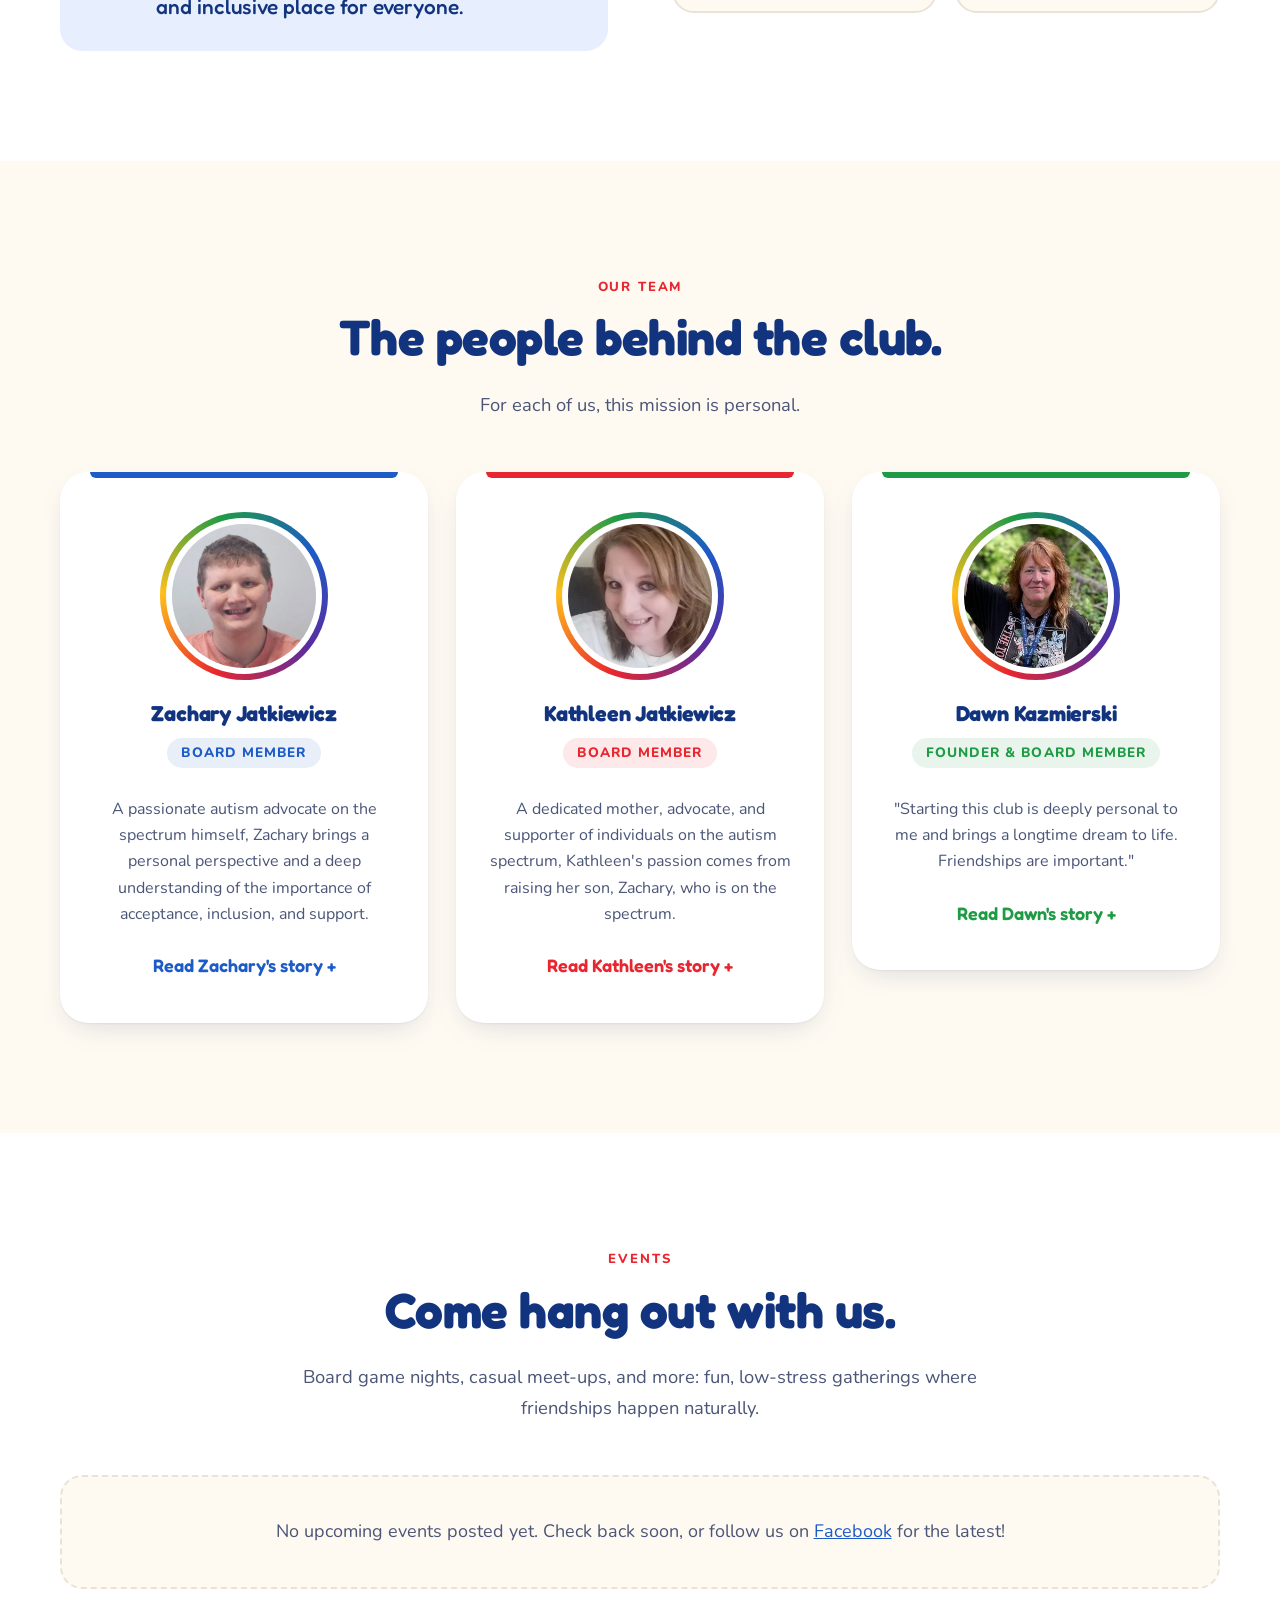
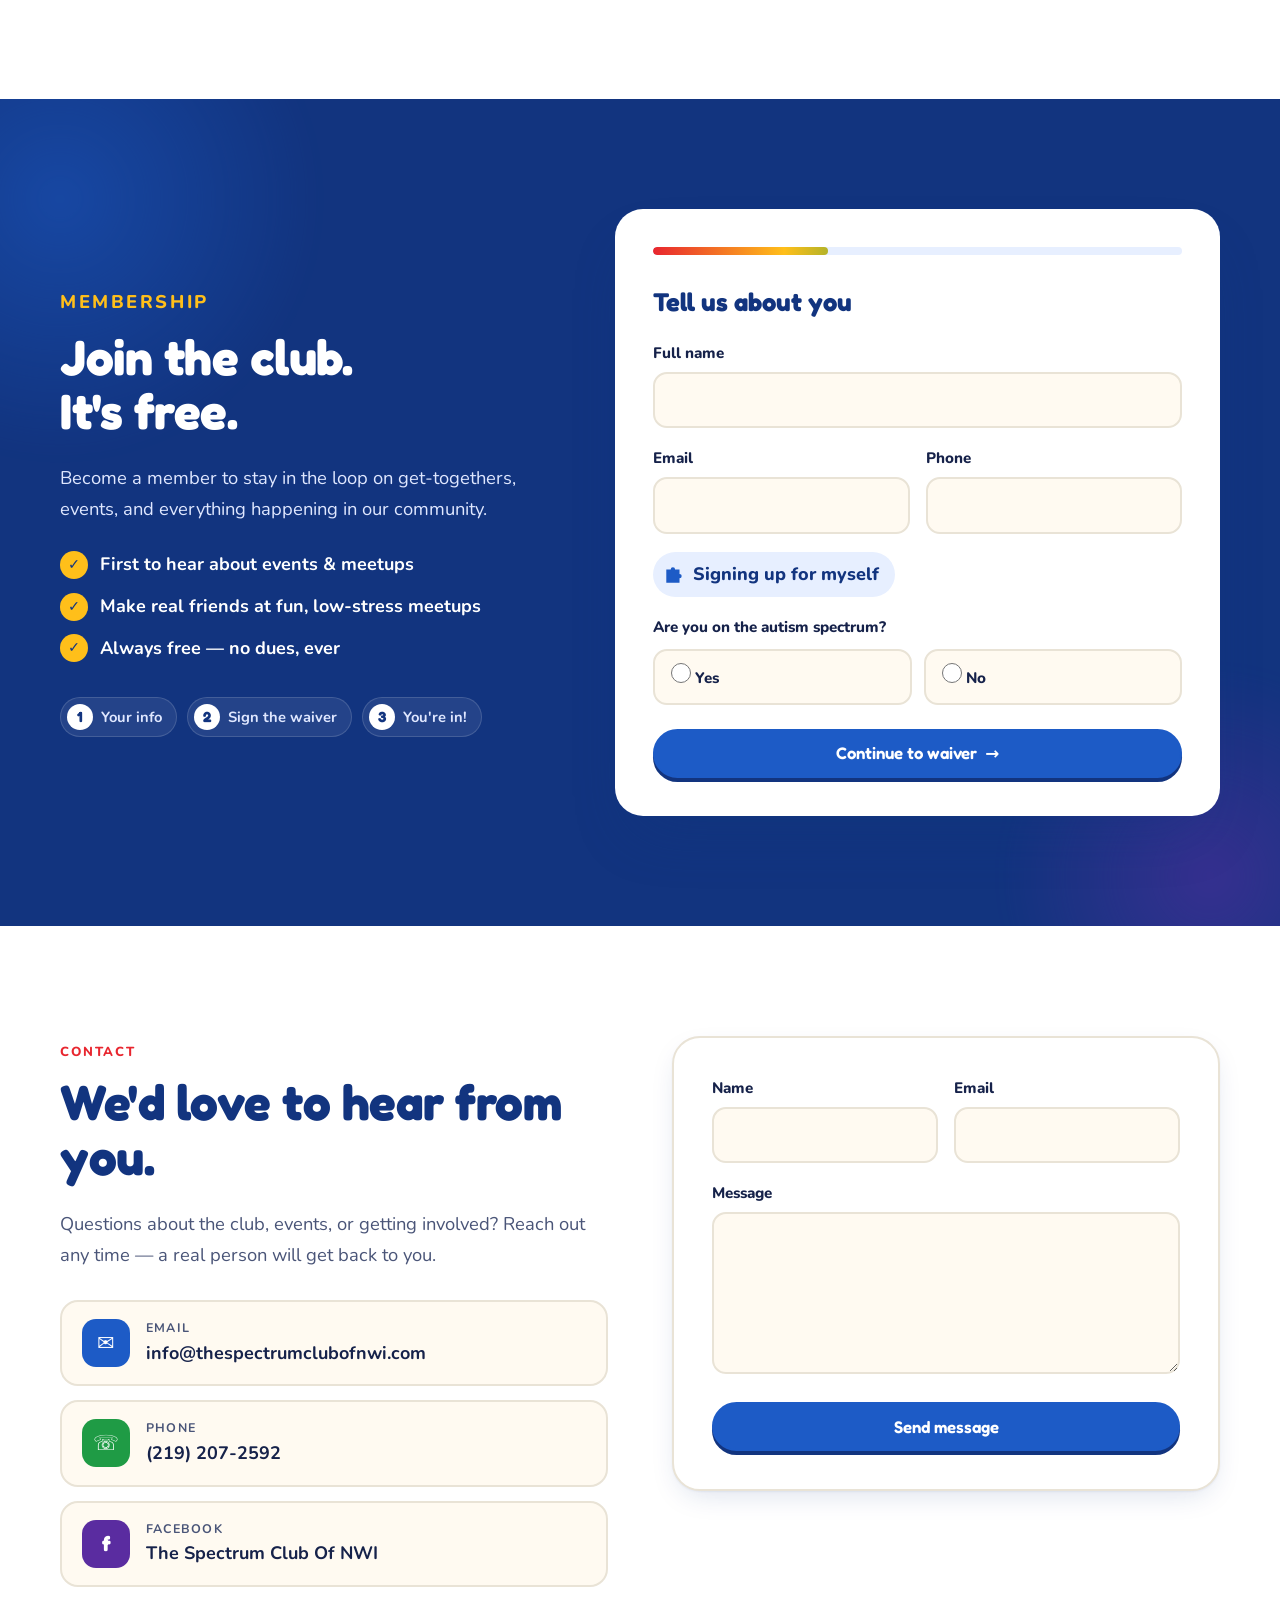
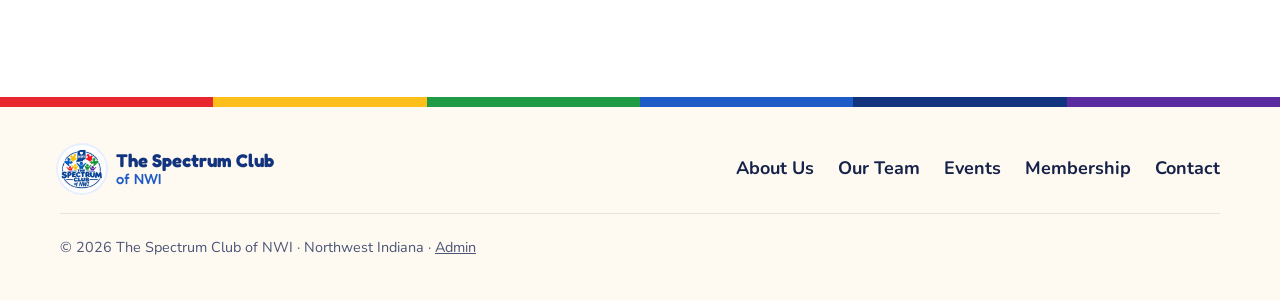
==== commit dc8a39ec: "Bust browser cache for CSS/JS" ====
--- a/index.html
+++ b/index.html
@@ -9,7 +9,7 @@
   <link rel="preconnect" href="https://fonts.googleapis.com" />
   <link rel="preconnect" href="https://fonts.gstatic.com" crossorigin />
   <link href="https://fonts.googleapis.com/css2?family=Fredoka:wght@500;600;700&family=Nunito:wght@400;600;700;800&display=swap" rel="stylesheet" />
-  <link rel="stylesheet" href="styles.css" />
+  <link rel="stylesheet" href="styles.css?v=202611181932" />
 </head>
 <body>
   <!-- Reusable puzzle piece shape -->
@@ -357,7 +357,7 @@
     </div>
   </footer>
 
-  <script src="config.js"></script>
-  <script src="app.js"></script>
+  <script src="config.js?v=202611181932"></script>
+  <script src="app.js?v=202611181932"></script>
 </body>
 </html>
--- a/styles.css
+++ b/styles.css
@@ -307,8 +307,6 @@
 .fine { width: 100%; margin: 0; padding-top: 22px; border-top: 1px solid var(--line); color: var(--ink-2); font-size: .9rem; }
 .fine a { color: var(--ink-2); }
 
-.preview-note { background: var(--navy); color: #dfe7ff; text-align: center; font-size: .85rem; padding: 7px 16px; }
-.preview-note b { color: var(--yellow); }
 
 /* reveal on scroll */
 .reveal { opacity: 0; transform: translateY(24px); transition: opacity .7s ease, transform .7s ease; }
